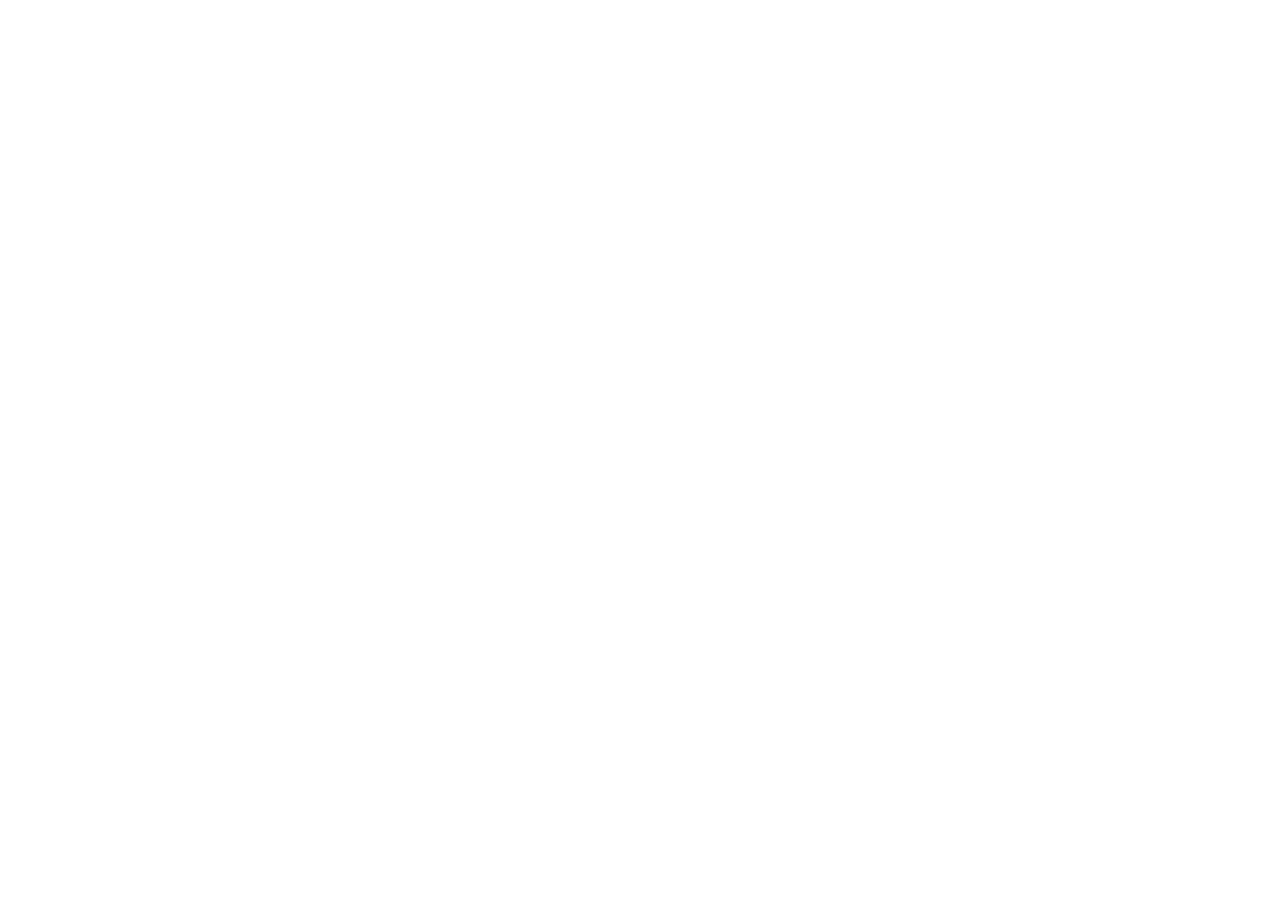
==== index.html @ 05554cb9 "init project" ====
<!DOCTYPE html>
<html lang="en">

<head>
    <meta charset="UTF-8">
    <meta name="viewport" content="width=device-width, initial-scale=1.0">
    <title>Document</title>
</head>

<body>

</body>

</html>
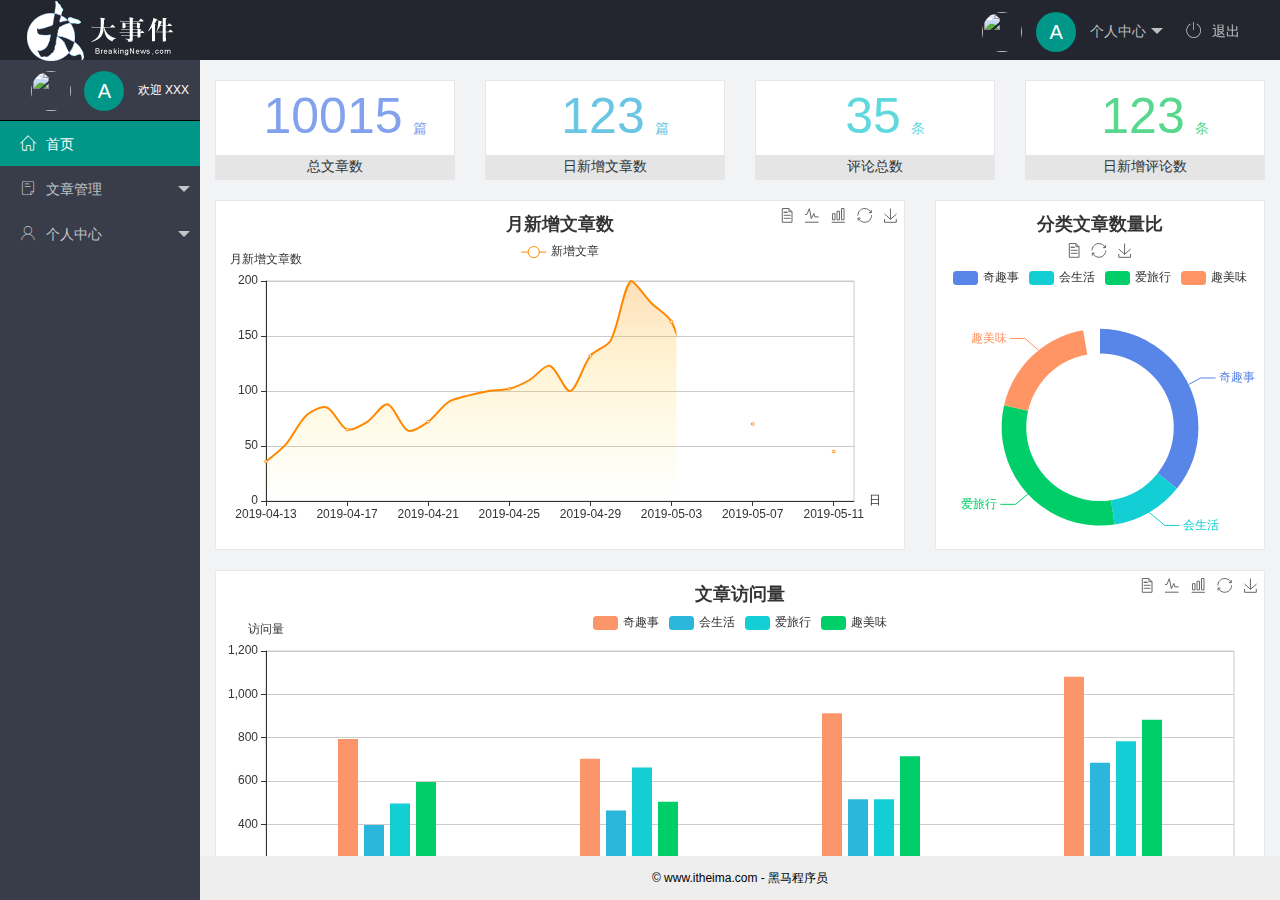
==== commit efdf1b53: "submit index" ====
--- a/index.html
+++ b/index.html
@@ -1,14 +1,93 @@
 <!DOCTYPE html>
-<html lang="en">
+<html>
 
 <head>
-    <meta charset="UTF-8">
-    <meta name="viewport" content="width=device-width, initial-scale=1.0">
-    <title>Document</title>
+    <meta charset="utf-8">
+    <meta name="viewport" content="width=device-width, initial-scale=1, maximum-scale=1">
+    <title>大事件后台首页</title>
+    <!-- 引入 layui的css文件 -->
+    <link rel="stylesheet" href="/assets/lib/layui/css/layui.css">
+    <!-- 引入 字体图标库 -->
+    <link rel="stylesheet" href="/assets/fonts/iconfont.css">
+    <!-- 引入当前页面的css文件 -->
+    <link rel="stylesheet" href="/assets/css/index.css">
 </head>
 
-<body>
+<body class="layui-layout-body">
+    <div class="layui-layout layui-layout-admin">
+        <div class="layui-header">
+            <div class="layui-logo">
+                <img src="/assets/images/logo.png" alt="">
+            </div>
+            <!-- 头部区域（可配合layui已有的水平导航） -->
+            <ul class="layui-nav layui-layout-right">
+                <li class="layui-nav-item">
+                    <a href="javascript:;" class="userinfo">
+                        <img src="http://t.cn/RCzsdCq" class="layui-nav-img">
+                        <span class="text-avatar">A</span>
+                        个人中心
+                    </a>
+                    <dl class="layui-nav-child">
+                        <dd><a href="">基本资料</a></dd>
+                        <dd><a href="">更换头像</a></dd>
+                        <dd><a href="">重置密码</a></dd>
+                    </dl>
+                </li>
+                <li class="layui-nav-item"><a href=""><span class="iconfont icon-tuichu"></span>退出</a></li>
+            </ul>
+        </div>
 
+        <div class="layui-side layui-bg-black">
+            <div class="layui-side-scroll">
+                <div class="userinfo">
+                    <img src="http://t.cn/RCzsdCq" class="layui-nav-img">
+                    <span class="text-avatar">A</span>
+                    <span id="wellcome">欢迎  XXX</span>
+                </div>
+                <!-- 左侧导航区域（可配合layui已有的垂直导航） -->
+                <ul class="layui-nav layui-nav-tree" lay-shrink="all">
+                    <li class="layui-nav-item layui-this"><a href="/home/dashboard.html" target="fm"><span
+                                class="iconfont icon-home"></span>首页</a></li>
+                    <li class="layui-nav-item">
+                        <a class="" href="javascript:;"><span class="iconfont icon-16"></span>文章管理</a>
+                        <dl class="layui-nav-child">
+                            <dd><a href="javascript:;"><i class="layui-icon layui-icon-app"></i> 文章类别</a></dd>
+                            <dd><a href="javascript:;"><i class="layui-icon layui-icon-app"></i> 文章列表</a></dd>
+                            <dd><a href="javascript:;"><i class="layui-icon layui-icon-app"></i> 文章发表</a></dd>
+                        </dl>
+                    </li>
+                    <li class="layui-nav-item">
+                        <a href="javascript:;"><span class="iconfont icon-user"></span>个人中心</a>
+                        <dl class="layui-nav-child">
+                            <dd><a href="javascript:;"><i class="layui-icon layui-icon-app"></i> 基本资料</a></dd>
+                            <dd><a href="javascript:;"><i class="layui-icon layui-icon-app"></i> 更换头像</a></dd>
+                            <dd><a href="javascript:;"><i class="layui-icon layui-icon-app"></i> 重置密码</a></dd>
+                        </dl>
+                    </li>
+                </ul>
+            </div>
+        </div>
+
+        <div class="layui-body">
+            <!-- 内容主体区域 -->
+
+            <iframe name="fm" src="/home/dashboard.html" frameborder="0"></iframe>
+        </div>
+
+        <div class="layui-footer">
+            <!-- 底部固定区域 -->
+            © www.itheima.com - 黑马程序员
+        </div>
+    </div>
+
+    <!-- 引入 layui.all.js -->
+    <script src="/assets/lib/layui/layui.all.js"></script>
+    <!-- 引入 jQ 文件 -->
+    <script src="/assets/lib/jquery.js"></script>
+    <!-- 引入baseAPI.js -->
+    <script src="/assets/js/baseAPI.js"></script>
+    <!-- 引入 当前页面的js文件 -->
+    <script src="/assets/js/index.js"></script>
 </body>
 
 </html>--- a/assets/lib/layui/css/layui.css
+++ b/assets/lib/layui/css/layui.css
@@ -0,0 +1,2 @@
+/** layui-v2.5.5 MIT License By https://www.layui.com */
+ .layui-inline,img{display:inline-block;vertical-align:middle}h1,h2,h3,h4,h5,h6{font-weight:400}.layui-edge,.layui-header,.layui-inline,.layui-main{position:relative}.layui-body,.layui-edge,.layui-elip{overflow:hidden}.layui-btn,.layui-edge,.layui-inline,img{vertical-align:middle}.layui-btn,.layui-disabled,.layui-icon,.layui-unselect{-moz-user-select:none;-webkit-user-select:none;-ms-user-select:none}.layui-elip,.layui-form-checkbox span,.layui-form-pane .layui-form-label{text-overflow:ellipsis;white-space:nowrap}.layui-breadcrumb,.layui-tree-btnGroup{visibility:hidden}blockquote,body,button,dd,div,dl,dt,form,h1,h2,h3,h4,h5,h6,input,li,ol,p,pre,td,textarea,th,ul{margin:0;padding:0;-webkit-tap-highlight-color:rgba(0,0,0,0)}a:active,a:hover{outline:0}img{border:none}li{list-style:none}table{border-collapse:collapse;border-spacing:0}h4,h5,h6{font-size:100%}button,input,optgroup,option,select,textarea{font-family:inherit;font-size:inherit;font-style:inherit;font-weight:inherit;outline:0}pre{white-space:pre-wrap;white-space:-moz-pre-wrap;white-space:-pre-wrap;white-space:-o-pre-wrap;word-wrap:break-word}body{line-height:24px;font:14px Helvetica Neue,Helvetica,PingFang SC,Tahoma,Arial,sans-serif}hr{height:1px;margin:10px 0;border:0;clear:both}a{color:#333;text-decoration:none}a:hover{color:#777}a cite{font-style:normal;*cursor:pointer}.layui-border-box,.layui-border-box *{box-sizing:border-box}.layui-box,.layui-box *{box-sizing:content-box}.layui-clear{clear:both;*zoom:1}.layui-clear:after{content:'\20';clear:both;*zoom:1;display:block;height:0}.layui-inline{*display:inline;*zoom:1}.layui-edge{display:inline-block;width:0;height:0;border-width:6px;border-style:dashed;border-color:transparent}.layui-edge-top{top:-4px;border-bottom-color:#999;border-bottom-style:solid}.layui-edge-right{border-left-color:#999;border-left-style:solid}.layui-edge-bottom{top:2px;border-top-color:#999;border-top-style:solid}.layui-edge-left{border-right-color:#999;border-right-style:solid}.layui-disabled,.layui-disabled:hover{color:#d2d2d2!important;cursor:not-allowed!important}.layui-circle{border-radius:100%}.layui-show{display:block!important}.layui-hide{display:none!important}@font-face{font-family:layui-icon;src:url(../font/iconfont.eot?v=250);src:url(../font/iconfont.eot?v=250#iefix) format('embedded-opentype'),url(../font/iconfont.woff2?v=250) format('woff2'),url(../font/iconfont.woff?v=250) format('woff'),url(../font/iconfont.ttf?v=250) format('truetype'),url(../font/iconfont.svg?v=250#layui-icon) format('svg')}.layui-icon{font-family:layui-icon!important;font-size:16px;font-style:normal;-webkit-font-smoothing:antialiased;-moz-osx-font-smoothing:grayscale}.layui-icon-reply-fill:before{content:"\e611"}.layui-icon-set-fill:before{content:"\e614"}.layui-icon-menu-fill:before{content:"\e60f"}.layui-icon-search:before{content:"\e615"}.layui-icon-share:before{content:"\e641"}.layui-icon-set-sm:before{content:"\e620"}.layui-icon-engine:before{content:"\e628"}.layui-icon-close:before{content:"\1006"}.layui-icon-close-fill:before{content:"\1007"}.layui-icon-chart-screen:before{content:"\e629"}.layui-icon-star:before{content:"\e600"}.layui-icon-circle-dot:before{content:"\e617"}.layui-icon-chat:before{content:"\e606"}.layui-icon-release:before{content:"\e609"}.layui-icon-list:before{content:"\e60a"}.layui-icon-chart:before{content:"\e62c"}.layui-icon-ok-circle:before{content:"\1005"}.layui-icon-layim-theme:before{content:"\e61b"}.layui-icon-table:before{content:"\e62d"}.layui-icon-right:before{content:"\e602"}.layui-icon-left:before{content:"\e603"}.layui-icon-cart-simple:before{content:"\e698"}.layui-icon-face-cry:before{content:"\e69c"}.layui-icon-face-smile:before{content:"\e6af"}.layui-icon-survey:before{content:"\e6b2"}.layui-icon-tree:before{content:"\e62e"}.layui-icon-upload-circle:before{content:"\e62f"}.layui-icon-add-circle:before{content:"\e61f"}.layui-icon-download-circle:before{content:"\e601"}.layui-icon-templeate-1:before{content:"\e630"}.layui-icon-util:before{content:"\e631"}.layui-icon-face-surprised:before{content:"\e664"}.layui-icon-edit:before{content:"\e642"}.layui-icon-speaker:before{content:"\e645"}.layui-icon-down:before{content:"\e61a"}.layui-icon-file:before{content:"\e621"}.layui-icon-layouts:before{content:"\e632"}.layui-icon-rate-half:before{content:"\e6c9"}.layui-icon-add-circle-fine:before{content:"\e608"}.layui-icon-prev-circle:before{content:"\e633"}.layui-icon-read:before{content:"\e705"}.layui-icon-404:before{content:"\e61c"}.layui-icon-carousel:before{content:"\e634"}.layui-icon-help:before{content:"\e607"}.layui-icon-code-circle:before{content:"\e635"}.layui-icon-water:before{content:"\e636"}.layui-icon-username:before{content:"\e66f"}.layui-icon-find-fill:before{content:"\e670"}.layui-icon-about:before{content:"\e60b"}.layui-icon-location:before{content:"\e715"}.layui-icon-up:before{content:"\e619"}.layui-icon-pause:before{content:"\e651"}.layui-icon-date:before{content:"\e637"}.layui-icon-layim-uploadfile:before{content:"\e61d"}.layui-icon-delete:before{content:"\e640"}.layui-icon-play:before{content:"\e652"}.layui-icon-top:before{content:"\e604"}.layui-icon-friends:before{content:"\e612"}.layui-icon-refresh-3:before{content:"\e9aa"}.layui-icon-ok:before{content:"\e605"}.layui-icon-layer:before{content:"\e638"}.layui-icon-face-smile-fine:before{content:"\e60c"}.layui-icon-dollar:before{content:"\e659"}.layui-icon-group:before{content:"\e613"}.layui-icon-layim-download:before{content:"\e61e"}.layui-icon-picture-fine:before{content:"\e60d"}.layui-icon-link:before{content:"\e64c"}.layui-icon-diamond:before{content:"\e735"}.layui-icon-log:before{content:"\e60e"}.layui-icon-rate-solid:before{content:"\e67a"}.layui-icon-fonts-del:before{content:"\e64f"}.layui-icon-unlink:before{content:"\e64d"}.layui-icon-fonts-clear:before{content:"\e639"}.layui-icon-triangle-r:before{content:"\e623"}.layui-icon-circle:before{content:"\e63f"}.layui-icon-radio:before{content:"\e643"}.layui-icon-align-center:before{content:"\e647"}.layui-icon-align-right:before{content:"\e648"}.layui-icon-align-left:before{content:"\e649"}.layui-icon-loading-1:before{content:"\e63e"}.layui-icon-return:before{content:"\e65c"}.layui-icon-fonts-strong:before{content:"\e62b"}.layui-icon-upload:before{content:"\e67c"}.layui-icon-dialogue:before{content:"\e63a"}.layui-icon-video:before{content:"\e6ed"}.layui-icon-headset:before{content:"\e6fc"}.layui-icon-cellphone-fine:before{content:"\e63b"}.layui-icon-add-1:before{content:"\e654"}.layui-icon-face-smile-b:before{content:"\e650"}.layui-icon-fonts-html:before{content:"\e64b"}.layui-icon-form:before{content:"\e63c"}.layui-icon-cart:before{content:"\e657"}.layui-icon-camera-fill:before{content:"\e65d"}.layui-icon-tabs:before{content:"\e62a"}.layui-icon-fonts-code:before{content:"\e64e"}.layui-icon-fire:before{content:"\e756"}.layui-icon-set:before{content:"\e716"}.layui-icon-fonts-u:before{content:"\e646"}.layui-icon-triangle-d:before{content:"\e625"}.layui-icon-tips:before{content:"\e702"}.layui-icon-picture:before{content:"\e64a"}.layui-icon-more-vertical:before{content:"\e671"}.layui-icon-flag:before{content:"\e66c"}.layui-icon-loading:before{content:"\e63d"}.layui-icon-fonts-i:before{content:"\e644"}.layui-icon-refresh-1:before{content:"\e666"}.layui-icon-rmb:before{content:"\e65e"}.layui-icon-home:before{content:"\e68e"}.layui-icon-user:before{content:"\e770"}.layui-icon-notice:before{content:"\e667"}.layui-icon-login-weibo:before{content:"\e675"}.layui-icon-voice:before{content:"\e688"}.layui-icon-upload-drag:before{content:"\e681"}.layui-icon-login-qq:before{content:"\e676"}.layui-icon-snowflake:before{content:"\e6b1"}.layui-icon-file-b:before{content:"\e655"}.layui-icon-template:before{content:"\e663"}.layui-icon-auz:before{content:"\e672"}.layui-icon-console:before{content:"\e665"}.layui-icon-app:before{content:"\e653"}.layui-icon-prev:before{content:"\e65a"}.layui-icon-website:before{content:"\e7ae"}.layui-icon-next:before{content:"\e65b"}.layui-icon-component:before{content:"\e857"}.layui-icon-more:before{content:"\e65f"}.layui-icon-login-wechat:before{content:"\e677"}.layui-icon-shrink-right:before{content:"\e668"}.layui-icon-spread-left:before{content:"\e66b"}.layui-icon-camera:before{content:"\e660"}.layui-icon-note:before{content:"\e66e"}.layui-icon-refresh:before{content:"\e669"}.layui-icon-female:before{content:"\e661"}.layui-icon-male:before{content:"\e662"}.layui-icon-password:before{content:"\e673"}.layui-icon-senior:before{content:"\e674"}.layui-icon-theme:before{content:"\e66a"}.layui-icon-tread:before{content:"\e6c5"}.layui-icon-praise:before{content:"\e6c6"}.layui-icon-star-fill:before{content:"\e658"}.layui-icon-rate:before{content:"\e67b"}.layui-icon-template-1:before{content:"\e656"}.layui-icon-vercode:before{content:"\e679"}.layui-icon-cellphone:before{content:"\e678"}.layui-icon-screen-full:before{content:"\e622"}.layui-icon-screen-restore:before{content:"\e758"}.layui-icon-cols:before{content:"\e610"}.layui-icon-export:before{content:"\e67d"}.layui-icon-print:before{content:"\e66d"}.layui-icon-slider:before{content:"\e714"}.layui-icon-addition:before{content:"\e624"}.layui-icon-subtraction:before{content:"\e67e"}.layui-icon-service:before{content:"\e626"}.layui-icon-transfer:before{content:"\e691"}.layui-main{width:1140px;margin:0 auto}.layui-header{z-index:1000;height:60px}.layui-header a:hover{transition:all .5s;-webkit-transition:all .5s}.layui-side{position:fixed;left:0;top:0;bottom:0;z-index:999;width:200px;overflow-x:hidden}.layui-side-scroll{position:relative;width:220px;height:100%;overflow-x:hidden}.layui-body{position:absolute;left:200px;right:0;top:0;bottom:0;z-index:998;width:auto;overflow-y:auto;box-sizing:border-box}.layui-layout-body{overflow:hidden}.layui-layout-admin .layui-header{background-color:#23262E}.layui-layout-admin .layui-side{top:60px;width:200px;overflow-x:hidden}.layui-layout-admin .layui-body{position:fixed;top:60px;bottom:44px}.layui-layout-admin .layui-main{width:auto;margin:0 15px}.layui-layout-admin .layui-footer{position:fixed;left:200px;right:0;bottom:0;height:44px;line-height:44px;padding:0 15px;background-color:#eee}.layui-layout-admin .layui-logo{position:absolute;left:0;top:0;width:200px;height:100%;line-height:60px;text-align:center;color:#009688;font-size:16px}.layui-layout-admin .layui-header .layui-nav{background:0 0}.layui-layout-left{position:absolute!important;left:200px;top:0}.layui-layout-right{position:absolute!important;right:0;top:0}.layui-container{position:relative;margin:0 auto;padding:0 15px;box-sizing:border-box}.layui-fluid{position:relative;margin:0 auto;padding:0 15px}.layui-row:after,.layui-row:before{content:'';display:block;clear:both}.layui-col-lg1,.layui-col-lg10,.layui-col-lg11,.layui-col-lg12,.layui-col-lg2,.layui-col-lg3,.layui-col-lg4,.layui-col-lg5,.layui-col-lg6,.layui-col-lg7,.layui-col-lg8,.layui-col-lg9,.layui-col-md1,.layui-col-md10,.layui-col-md11,.layui-col-md12,.layui-col-md2,.layui-col-md3,.layui-col-md4,.layui-col-md5,.layui-col-md6,.layui-col-md7,.layui-col-md8,.layui-col-md9,.layui-col-sm1,.layui-col-sm10,.layui-col-sm11,.layui-col-sm12,.layui-col-sm2,.layui-col-sm3,.layui-col-sm4,.layui-col-sm5,.layui-col-sm6,.layui-col-sm7,.layui-col-sm8,.layui-col-sm9,.layui-col-xs1,.layui-col-xs10,.layui-col-xs11,.layui-col-xs12,.layui-col-xs2,.layui-col-xs3,.layui-col-xs4,.layui-col-xs5,.layui-col-xs6,.layui-col-xs7,.layui-col-xs8,.layui-col-xs9{position:relative;display:block;box-sizing:border-box}.layui-col-xs1,.layui-col-xs10,.layui-col-xs11,.layui-col-xs12,.layui-col-xs2,.layui-col-xs3,.layui-col-xs4,.layui-col-xs5,.layui-col-xs6,.layui-col-xs7,.layui-col-xs8,.layui-col-xs9{float:left}.layui-col-xs1{width:8.33333333%}.layui-col-xs2{width:16.66666667%}.layui-col-xs3{width:25%}.layui-col-xs4{width:33.33333333%}.layui-col-xs5{width:41.66666667%}.layui-col-xs6{width:50%}.layui-col-xs7{width:58.33333333%}.layui-col-xs8{width:66.66666667%}.layui-col-xs9{width:75%}.layui-col-xs10{width:83.33333333%}.layui-col-xs11{width:91.66666667%}.layui-col-xs12{width:100%}.layui-col-xs-offset1{margin-left:8.33333333%}.layui-col-xs-offset2{margin-left:16.66666667%}.layui-col-xs-offset3{margin-left:25%}.layui-col-xs-offset4{margin-left:33.33333333%}.layui-col-xs-offset5{margin-left:41.66666667%}.layui-col-xs-offset6{margin-left:50%}.layui-col-xs-offset7{margin-left:58.33333333%}.layui-col-xs-offset8{margin-left:66.66666667%}.layui-col-xs-offset9{margin-left:75%}.layui-col-xs-offset10{margin-left:83.33333333%}.layui-col-xs-offset11{margin-left:91.66666667%}.layui-col-xs-offset12{margin-left:100%}@media screen and (max-width:768px){.layui-hide-xs{display:none!important}.layui-show-xs-block{display:block!important}.layui-show-xs-inline{display:inline!important}.layui-show-xs-inline-block{display:inline-block!important}}@media screen and (min-width:768px){.layui-container{width:750px}.layui-hide-sm{display:none!important}.layui-show-sm-block{display:block!important}.layui-show-sm-inline{display:inline!important}.layui-show-sm-inline-block{display:inline-block!important}.layui-col-sm1,.layui-col-sm10,.layui-col-sm11,.layui-col-sm12,.layui-col-sm2,.layui-col-sm3,.layui-col-sm4,.layui-col-sm5,.layui-col-sm6,.layui-col-sm7,.layui-col-sm8,.layui-col-sm9{float:left}.layui-col-sm1{width:8.33333333%}.layui-col-sm2{width:16.66666667%}.layui-col-sm3{width:25%}.layui-col-sm4{width:33.33333333%}.layui-col-sm5{width:41.66666667%}.layui-col-sm6{width:50%}.layui-col-sm7{width:58.33333333%}.layui-col-sm8{width:66.66666667%}.layui-col-sm9{width:75%}.layui-col-sm10{width:83.33333333%}.layui-col-sm11{width:91.66666667%}.layui-col-sm12{width:100%}.layui-col-sm-offset1{margin-left:8.33333333%}.layui-col-sm-offset2{margin-left:16.66666667%}.layui-col-sm-offset3{margin-left:25%}.layui-col-sm-offset4{margin-left:33.33333333%}.layui-col-sm-offset5{margin-left:41.66666667%}.layui-col-sm-offset6{margin-left:50%}.layui-col-sm-offset7{margin-left:58.33333333%}.layui-col-sm-offset8{margin-left:66.66666667%}.layui-col-sm-offset9{margin-left:75%}.layui-col-sm-offset10{margin-left:83.33333333%}.layui-col-sm-offset11{margin-left:91.66666667%}.layui-col-sm-offset12{margin-left:100%}}@media screen and (min-width:992px){.layui-container{width:970px}.layui-hide-md{display:none!important}.layui-show-md-block{display:block!important}.layui-show-md-inline{display:inline!important}.layui-show-md-inline-block{display:inline-block!important}.layui-col-md1,.layui-col-md10,.layui-col-md11,.layui-col-md12,.layui-col-md2,.layui-col-md3,.layui-col-md4,.layui-col-md5,.layui-col-md6,.layui-col-md7,.layui-col-md8,.layui-col-md9{float:left}.layui-col-md1{width:8.33333333%}.layui-col-md2{width:16.66666667%}.layui-col-md3{width:25%}.layui-col-md4{width:33.33333333%}.layui-col-md5{width:41.66666667%}.layui-col-md6{width:50%}.layui-col-md7{width:58.33333333%}.layui-col-md8{width:66.66666667%}.layui-col-md9{width:75%}.layui-col-md10{width:83.33333333%}.layui-col-md11{width:91.66666667%}.layui-col-md12{width:100%}.layui-col-md-offset1{margin-left:8.33333333%}.layui-col-md-offset2{margin-left:16.66666667%}.layui-col-md-offset3{margin-left:25%}.layui-col-md-offset4{margin-left:33.33333333%}.layui-col-md-offset5{margin-left:41.66666667%}.layui-col-md-offset6{margin-left:50%}.layui-col-md-offset7{margin-left:58.33333333%}.layui-col-md-offset8{margin-left:66.66666667%}.layui-col-md-offset9{margin-left:75%}.layui-col-md-offset10{margin-left:83.33333333%}.layui-col-md-offset11{margin-left:91.66666667%}.layui-col-md-offset12{margin-left:100%}}@media screen and (min-width:1200px){.layui-container{width:1170px}.layui-hide-lg{display:none!important}.layui-show-lg-block{display:block!important}.layui-show-lg-inline{display:inline!important}.layui-show-lg-inline-block{display:inline-block!important}.layui-col-lg1,.layui-col-lg10,.layui-col-lg11,.layui-col-lg12,.layui-col-lg2,.layui-col-lg3,.layui-col-lg4,.layui-col-lg5,.layui-col-lg6,.layui-col-lg7,.layui-col-lg8,.layui-col-lg9{float:left}.layui-col-lg1{width:8.33333333%}.layui-col-lg2{width:16.66666667%}.layui-col-lg3{width:25%}.layui-col-lg4{width:33.33333333%}.layui-col-lg5{width:41.66666667%}.layui-col-lg6{width:50%}.layui-col-lg7{width:58.33333333%}.layui-col-lg8{width:66.66666667%}.layui-col-lg9{width:75%}.layui-col-lg10{width:83.33333333%}.layui-col-lg11{width:91.66666667%}.layui-col-lg12{width:100%}.layui-col-lg-offset1{margin-left:8.33333333%}.layui-col-lg-offset2{margin-left:16.66666667%}.layui-col-lg-offset3{margin-left:25%}.layui-col-lg-offset4{margin-left:33.33333333%}.layui-col-lg-offset5{margin-left:41.66666667%}.layui-col-lg-offset6{margin-left:50%}.layui-col-lg-offset7{margin-left:58.33333333%}.layui-col-lg-offset8{margin-left:66.66666667%}.layui-col-lg-offset9{margin-left:75%}.layui-col-lg-offset10{margin-left:83.33333333%}.layui-col-lg-offset11{margin-left:91.66666667%}.layui-col-lg-offset12{margin-left:100%}}.layui-col-space1{margin:-.5px}.layui-col-space1>*{padding:.5px}.layui-col-space3{margin:-1.5px}.layui-col-space3>*{padding:1.5px}.layui-col-space5{margin:-2.5px}.layui-col-space5>*{padding:2.5px}.layui-col-space8{margin:-3.5px}.layui-col-space8>*{padding:3.5px}.layui-col-space10{margin:-5px}.layui-col-space10>*{padding:5px}.layui-col-space12{margin:-6px}.layui-col-space12>*{padding:6px}.layui-col-space15{margin:-7.5px}.layui-col-space15>*{padding:7.5px}.layui-col-space18{margin:-9px}.layui-col-space18>*{padding:9px}.layui-col-space20{margin:-10px}.layui-col-space20>*{padding:10px}.layui-col-space22{margin:-11px}.layui-col-space22>*{padding:11px}.layui-col-space25{margin:-12.5px}.layui-col-space25>*{padding:12.5px}.layui-col-space30{margin:-15px}.layui-col-space30>*{padding:15px}.layui-btn,.layui-input,.layui-select,.layui-textarea,.layui-upload-button{outline:0;-webkit-appearance:none;transition:all .3s;-webkit-transition:all .3s;box-sizing:border-box}.layui-elem-quote{margin-bottom:10px;padding:15px;line-height:22px;border-left:5px solid #009688;border-radius:0 2px 2px 0;background-color:#f2f2f2}.layui-quote-nm{border-style:solid;border-width:1px 1px 1px 5px;background:0 0}.layui-elem-field{margin-bottom:10px;padding:0;border-width:1px;border-style:solid}.layui-elem-field legend{margin-left:20px;padding:0 10px;font-size:20px;font-weight:300}.layui-field-title{margin:10px 0 20px;border-width:1px 0 0}.layui-field-box{padding:10px 15px}.layui-field-title .layui-field-box{padding:10px 0}.layui-progress{position:relative;height:6px;border-radius:20px;background-color:#e2e2e2}.layui-progress-bar{position:absolute;left:0;top:0;width:0;max-width:100%;height:6px;border-radius:20px;text-align:right;background-color:#5FB878;transition:all .3s;-webkit-transition:all .3s}.layui-progress-big,.layui-progress-big .layui-progress-bar{height:18px;line-height:18px}.layui-progress-text{position:relative;top:-20px;line-height:18px;font-size:12px;color:#666}.layui-progress-big .layui-progress-text{position:static;padding:0 10px;color:#fff}.layui-collapse{border-width:1px;border-style:solid;border-radius:2px}.layui-colla-content,.layui-colla-item{border-top-width:1px;border-top-style:solid}.layui-colla-item:first-child{border-top:none}.layui-colla-title{position:relative;height:42px;line-height:42px;padding:0 15px 0 35px;color:#333;background-color:#f2f2f2;cursor:pointer;font-size:14px;overflow:hidden}.layui-colla-content{display:none;padding:10px 15px;line-height:22px;color:#666}.layui-colla-icon{position:absolute;left:15px;top:0;font-size:14px}.layui-card{margin-bottom:15px;border-radius:2px;background-color:#fff;box-shadow:0 1px 2px 0 rgba(0,0,0,.05)}.layui-card:last-child{margin-bottom:0}.layui-card-header{position:relative;height:42px;line-height:42px;padding:0 15px;border-bottom:1px solid #f6f6f6;color:#333;border-radius:2px 2px 0 0;font-size:14px}.layui-bg-black,.layui-bg-blue,.layui-bg-cyan,.layui-bg-green,.layui-bg-orange,.layui-bg-red{color:#fff!important}.layui-card-body{position:relative;padding:10px 15px;line-height:24px}.layui-card-body[pad15]{padding:15px}.layui-card-body[pad20]{padding:20px}.layui-card-body .layui-table{margin:5px 0}.layui-card .layui-tab{margin:0}.layui-panel-window{position:relative;padding:15px;border-radius:0;border-top:5px solid #E6E6E6;background-color:#fff}.layui-auxiliar-moving{position:fixed;left:0;right:0;top:0;bottom:0;width:100%;height:100%;background:0 0;z-index:9999999999}.layui-form-label,.layui-form-mid,.layui-form-select,.layui-input-block,.layui-input-inline,.layui-textarea{position:relative}.layui-bg-red{background-color:#FF5722!important}.layui-bg-orange{background-color:#FFB800!important}.layui-bg-green{background-color:#009688!important}.layui-bg-cyan{background-color:#2F4056!important}.layui-bg-blue{background-color:#1E9FFF!important}.layui-bg-black{background-color:#393D49!important}.layui-bg-gray{background-color:#eee!important;color:#666!important}.layui-badge-rim,.layui-colla-content,.layui-colla-item,.layui-collapse,.layui-elem-field,.layui-form-pane .layui-form-item[pane],.layui-form-pane .layui-form-label,.layui-input,.layui-layedit,.layui-layedit-tool,.layui-quote-nm,.layui-select,.layui-tab-bar,.layui-tab-card,.layui-tab-title,.layui-tab-title .layui-this:after,.layui-textarea{border-color:#e6e6e6}.layui-timeline-item:before,hr{background-color:#e6e6e6}.layui-text{line-height:22px;font-size:14px;color:#666}.layui-text h1,.layui-text h2,.layui-text h3{font-weight:500;color:#333}.layui-text h1{font-size:30px}.layui-text h2{font-size:24px}.layui-text h3{font-size:18px}.layui-text a:not(.layui-btn){color:#01AAED}.layui-text a:not(.layui-btn):hover{text-decoration:underline}.layui-text ul{padding:5px 0 5px 15px}.layui-text ul li{margin-top:5px;list-style-type:disc}.layui-text em,.layui-word-aux{color:#999!important;padding:0 5px!important}.layui-btn{display:inline-block;height:38px;line-height:38px;padding:0 18px;background-color:#009688;color:#fff;white-space:nowrap;text-align:center;font-size:14px;border:none;border-radius:2px;cursor:pointer}.layui-btn:hover{opacity:.8;filter:alpha(opacity=80);color:#fff}.layui-btn:active{opacity:1;filter:alpha(opacity=100)}.layui-btn+.layui-btn{margin-left:10px}.layui-btn-container{font-size:0}.layui-btn-container .layui-btn{margin-right:10px;margin-bottom:10px}.layui-btn-container .layui-btn+.layui-btn{margin-left:0}.layui-table .layui-btn-container .layui-btn{margin-bottom:9px}.layui-btn-radius{border-radius:100px}.layui-btn .layui-icon{margin-right:3px;font-size:18px;vertical-align:bottom;vertical-align:middle\9}.layui-btn-primary{border:1px solid #C9C9C9;background-color:#fff;color:#555}.layui-btn-primary:hover{border-color:#009688;color:#333}.layui-btn-normal{background-color:#1E9FFF}.layui-btn-warm{background-color:#FFB800}.layui-btn-danger{background-color:#FF5722}.layui-btn-checked{background-color:#5FB878}.layui-btn-disabled,.layui-btn-disabled:active,.layui-btn-disabled:hover{border:1px solid #e6e6e6;background-color:#FBFBFB;color:#C9C9C9;cursor:not-allowed;opacity:1}.layui-btn-lg{height:44px;line-height:44px;padding:0 25px;font-size:16px}.layui-btn-sm{height:30px;line-height:30px;padding:0 10px;font-size:12px}.layui-btn-sm i{font-size:16px!important}.layui-btn-xs{height:22px;line-height:22px;padding:0 5px;font-size:12px}.layui-btn-xs i{font-size:14px!important}.layui-btn-group{display:inline-block;vertical-align:middle;font-size:0}.layui-btn-group .layui-btn{margin-left:0!important;margin-right:0!important;border-left:1px solid rgba(255,255,255,.5);border-radius:0}.layui-btn-group .layui-btn-primary{border-left:none}.layui-btn-group .layui-btn-primary:hover{border-color:#C9C9C9;color:#009688}.layui-btn-group .layui-btn:first-child{border-left:none;border-radius:2px 0 0 2px}.layui-btn-group .layui-btn-primary:first-child{border-left:1px solid #c9c9c9}.layui-btn-group .layui-btn:last-child{border-radius:0 2px 2px 0}.layui-btn-group .layui-btn+.layui-btn{margin-left:0}.layui-btn-group+.layui-btn-group{margin-left:10px}.layui-btn-fluid{width:100%}.layui-input,.layui-select,.layui-textarea{height:38px;line-height:1.3;line-height:38px\9;border-width:1px;border-style:solid;background-color:#fff;border-radius:2px}.layui-input::-webkit-input-placeholder,.layui-select::-webkit-input-placeholder,.layui-textarea::-webkit-input-placeholder{line-height:1.3}.layui-input,.layui-textarea{display:block;width:100%;padding-left:10px}.layui-input:hover,.layui-textarea:hover{border-color:#D2D2D2!important}.layui-input:focus,.layui-textarea:focus{border-color:#C9C9C9!important}.layui-textarea{min-height:100px;height:auto;line-height:20px;padding:6px 10px;resize:vertical}.layui-select{padding:0 10px}.layui-form input[type=checkbox],.layui-form input[type=radio],.layui-form select{display:none}.layui-form [lay-ignore]{display:initial}.layui-form-item{margin-bottom:15px;clear:both;*zoom:1}.layui-form-item:after{content:'\20';clear:both;*zoom:1;display:block;height:0}.layui-form-label{float:left;display:block;padding:9px 15px;width:80px;font-weight:400;line-height:20px;text-align:right}.layui-form-label-col{display:block;float:none;padding:9px 0;line-height:20px;text-align:left}.layui-form-item .layui-inline{margin-bottom:5px;margin-right:10px}.layui-input-block{margin-left:110px;min-height:36px}.layui-input-inline{display:inline-block;vertical-align:middle}.layui-form-item .layui-input-inline{float:left;width:190px;margin-right:10px}.layui-form-text .layui-input-inline{width:auto}.layui-form-mid{float:left;display:block;padding:9px 0!important;line-height:20px;margin-right:10px}.layui-form-danger+.layui-form-select .layui-input,.layui-form-danger:focus{border-color:#FF5722!important}.layui-form-select .layui-input{padding-right:30px;cursor:pointer}.layui-form-select .layui-edge{position:absolute;right:10px;top:50%;margin-top:-3px;cursor:pointer;border-width:6px;border-top-color:#c2c2c2;border-top-style:solid;transition:all .3s;-webkit-transition:all .3s}.layui-form-select dl{display:none;position:absolute;left:0;top:42px;padding:5px 0;z-index:899;min-width:100%;border:1px solid #d2d2d2;max-height:300px;overflow-y:auto;background-color:#fff;border-radius:2px;box-shadow:0 2px 4px rgba(0,0,0,.12);box-sizing:border-box}.layui-form-select dl dd,.layui-form-select dl dt{padding:0 10px;line-height:36px;white-space:nowrap;overflow:hidden;text-overflow:ellipsis}.layui-form-select dl dt{font-size:12px;color:#999}.layui-form-select dl dd{cursor:pointer}.layui-form-select dl dd:hover{background-color:#f2f2f2;-webkit-transition:.5s all;transition:.5s all}.layui-form-select .layui-select-group dd{padding-left:20px}.layui-form-select dl dd.layui-select-tips{padding-left:10px!important;color:#999}.layui-form-select dl dd.layui-this{background-color:#5FB878;color:#fff}.layui-form-checkbox,.layui-form-select dl dd.layui-disabled{background-color:#fff}.layui-form-selected dl{display:block}.layui-form-checkbox,.layui-form-checkbox *,.layui-form-switch{display:inline-block;vertical-align:middle}.layui-form-selected .layui-edge{margin-top:-9px;-webkit-transform:rotate(180deg);transform:rotate(180deg);margin-top:-3px\9}:root .layui-form-selected .layui-edge{margin-top:-9px\0/IE9}.layui-form-selectup dl{top:auto;bottom:42px}.layui-select-none{margin:5px 0;text-align:center;color:#999}.layui-select-disabled .layui-disabled{border-color:#eee!important}.layui-select-disabled .layui-edge{border-top-color:#d2d2d2}.layui-form-checkbox{position:relative;height:30px;line-height:30px;margin-right:10px;padding-right:30px;cursor:pointer;font-size:0;-webkit-transition:.1s linear;transition:.1s linear;box-sizing:border-box}.layui-form-checkbox span{padding:0 10px;height:100%;font-size:14px;border-radius:2px 0 0 2px;background-color:#d2d2d2;color:#fff;overflow:hidden}.layui-form-checkbox:hover span{background-color:#c2c2c2}.layui-form-checkbox i{position:absolute;right:0;top:0;width:30px;height:28px;border:1px solid #d2d2d2;border-left:none;border-radius:0 2px 2px 0;color:#fff;font-size:20px;text-align:center}.layui-form-checkbox:hover i{border-color:#c2c2c2;color:#c2c2c2}.layui-form-checked,.layui-form-checked:hover{border-color:#5FB878}.layui-form-checked span,.layui-form-checked:hover span{background-color:#5FB878}.layui-form-checked i,.layui-form-checked:hover i{color:#5FB878}.layui-form-item .layui-form-checkbox{margin-top:4px}.layui-form-checkbox[lay-skin=primary]{height:auto!important;line-height:normal!important;min-width:18px;min-height:18px;border:none!important;margin-right:0;padding-left:28px;padding-right:0;background:0 0}.layui-form-checkbox[lay-skin=primary] span{padding-left:0;padding-right:15px;line-height:18px;background:0 0;color:#666}.layui-form-checkbox[lay-skin=primary] i{right:auto;left:0;width:16px;height:16px;line-height:16px;border:1px solid #d2d2d2;font-size:12px;border-radius:2px;background-color:#fff;-webkit-transition:.1s linear;transition:.1s linear}.layui-form-checkbox[lay-skin=primary]:hover i{border-color:#5FB878;color:#fff}.layui-form-checked[lay-skin=primary] i{border-color:#5FB878!important;background-color:#5FB878;color:#fff}.layui-checkbox-disbaled[lay-skin=primary] span{background:0 0!important;color:#c2c2c2}.layui-checkbox-disbaled[lay-skin=primary]:hover i{border-color:#d2d2d2}.layui-form-item .layui-form-checkbox[lay-skin=primary]{margin-top:10px}.layui-form-switch{position:relative;height:22px;line-height:22px;min-width:35px;padding:0 5px;margin-top:8px;border:1px solid #d2d2d2;border-radius:20px;cursor:pointer;background-color:#fff;-webkit-transition:.1s linear;transition:.1s linear}.layui-form-switch i{position:absolute;left:5px;top:3px;width:16px;height:16px;border-radius:20px;background-color:#d2d2d2;-webkit-transition:.1s linear;transition:.1s linear}.layui-form-switch em{position:relative;top:0;width:25px;margin-left:21px;padding:0!important;text-align:center!important;color:#999!important;font-style:normal!important;font-size:12px}.layui-form-onswitch{border-color:#5FB878;background-color:#5FB878}.layui-checkbox-disbaled,.layui-checkbox-disbaled i{border-color:#e2e2e2!important}.layui-form-onswitch i{left:100%;margin-left:-21px;background-color:#fff}.layui-form-onswitch em{margin-left:5px;margin-right:21px;color:#fff!important}.layui-checkbox-disbaled span{background-color:#e2e2e2!important}.layui-checkbox-disbaled:hover i{color:#fff!important}[lay-radio]{display:none}.layui-form-radio,.layui-form-radio *{display:inline-block;vertical-align:middle}.layui-form-radio{line-height:28px;margin:6px 10px 0 0;padding-right:10px;cursor:pointer;font-size:0}.layui-form-radio *{font-size:14px}.layui-form-radio>i{margin-right:8px;font-size:22px;color:#c2c2c2}.layui-form-radio>i:hover,.layui-form-radioed>i{color:#5FB878}.layui-radio-disbaled>i{color:#e2e2e2!important}.layui-form-pane .layui-form-label{width:110px;padding:8px 15px;height:38px;line-height:20px;border-width:1px;border-style:solid;border-radius:2px 0 0 2px;text-align:center;background-color:#FBFBFB;overflow:hidden;box-sizing:border-box}.layui-form-pane .layui-input-inline{margin-left:-1px}.layui-form-pane .layui-input-block{margin-left:110px;left:-1px}.layui-form-pane .layui-input{border-radius:0 2px 2px 0}.layui-form-pane .layui-form-text .layui-form-label{float:none;width:100%;border-radius:2px;box-sizing:border-box;text-align:left}.layui-form-pane .layui-form-text .layui-input-inline{display:block;margin:0;top:-1px;clear:both}.layui-form-pane .layui-form-text .layui-input-block{margin:0;left:0;top:-1px}.layui-form-pane .layui-form-text .layui-textarea{min-height:100px;border-radius:0 0 2px 2px}.layui-form-pane .layui-form-checkbox{margin:4px 0 4px 10px}.layui-form-pane .layui-form-radio,.layui-form-pane .layui-form-switch{margin-top:6px;margin-left:10px}.layui-form-pane .layui-form-item[pane]{position:relative;border-width:1px;border-style:solid}.layui-form-pane .layui-form-item[pane] .layui-form-label{position:absolute;left:0;top:0;height:100%;border-width:0 1px 0 0}.layui-form-pane .layui-form-item[pane] .layui-input-inline{margin-left:110px}@media screen and (max-width:450px){.layui-form-item .layui-form-label{text-overflow:ellipsis;overflow:hidden;white-space:nowrap}.layui-form-item .layui-inline{display:block;margin-right:0;margin-bottom:20px;clear:both}.layui-form-item .layui-inline:after{content:'\20';clear:both;display:block;height:0}.layui-form-item .layui-input-inline{display:block;float:none;left:-3px;width:auto;margin:0 0 10px 112px}.layui-form-item .layui-input-inline+.layui-form-mid{margin-left:110px;top:-5px;padding:0}.layui-form-item .layui-form-checkbox{margin-right:5px;margin-bottom:5px}}.layui-layedit{border-width:1px;border-style:solid;border-radius:2px}.layui-layedit-tool{padding:3px 5px;border-bottom-width:1px;border-bottom-style:solid;font-size:0}.layedit-tool-fixed{position:fixed;top:0;border-top:1px solid #e2e2e2}.layui-layedit-tool .layedit-tool-mid,.layui-layedit-tool .layui-icon{display:inline-block;vertical-align:middle;text-align:center;font-size:14px}.layui-layedit-tool .layui-icon{position:relative;width:32px;height:30px;line-height:30px;margin:3px 5px;color:#777;cursor:pointer;border-radius:2px}.layui-layedit-tool .layui-icon:hover{color:#393D49}.layui-layedit-tool .layui-icon:active{color:#000}.layui-layedit-tool .layedit-tool-active{background-color:#e2e2e2;color:#000}.layui-layedit-tool .layui-disabled,.layui-layedit-tool .layui-disabled:hover{color:#d2d2d2;cursor:not-allowed}.layui-layedit-tool .layedit-tool-mid{width:1px;height:18px;margin:0 10px;background-color:#d2d2d2}.layedit-tool-html{width:50px!important;font-size:30px!important}.layedit-tool-b,.layedit-tool-code,.layedit-tool-help{font-size:16px!important}.layedit-tool-d,.layedit-tool-face,.layedit-tool-image,.layedit-tool-unlink{font-size:18px!important}.layedit-tool-image input{position:absolute;font-size:0;left:0;top:0;width:100%;height:100%;opacity:.01;filter:Alpha(opacity=1);cursor:pointer}.layui-layedit-iframe iframe{display:block;width:100%}#LAY_layedit_code{overflow:hidden}.layui-laypage{display:inline-block;*display:inline;*zoom:1;vertical-align:middle;margin:10px 0;font-size:0}.layui-laypage>a:first-child,.layui-laypage>a:first-child em{border-radius:2px 0 0 2px}.layui-laypage>a:last-child,.layui-laypage>a:last-child em{border-radius:0 2px 2px 0}.layui-laypage>:first-child{margin-left:0!important}.layui-laypage>:last-child{margin-right:0!important}.layui-laypage a,.layui-laypage button,.layui-laypage input,.layui-laypage select,.layui-laypage span{border:1px solid #e2e2e2}.layui-laypage a,.layui-laypage span{display:inline-block;*display:inline;*zoom:1;vertical-align:middle;padding:0 15px;height:28px;line-height:28px;margin:0 -1px 5px 0;background-color:#fff;color:#333;font-size:12px}.layui-flow-more a *,.layui-laypage input,.layui-table-view select[lay-ignore]{display:inline-block}.layui-laypage a:hover{color:#009688}.layui-laypage em{font-style:normal}.layui-laypage .layui-laypage-spr{color:#999;font-weight:700}.layui-laypage a{text-decoration:none}.layui-laypage .layui-laypage-curr{position:relative}.layui-laypage .layui-laypage-curr em{position:relative;color:#fff}.layui-laypage .layui-laypage-curr .layui-laypage-em{position:absolute;left:-1px;top:-1px;padding:1px;width:100%;height:100%;background-color:#009688}.layui-laypage-em{border-radius:2px}.layui-laypage-next em,.layui-laypage-prev em{font-family:Sim sun;font-size:16px}.layui-laypage .layui-laypage-count,.layui-laypage .layui-laypage-limits,.layui-laypage .layui-laypage-refresh,.layui-laypage .layui-laypage-skip{margin-left:10px;margin-right:10px;padding:0;border:none}.layui-laypage .layui-laypage-limits,.layui-laypage .layui-laypage-refresh{vertical-align:top}.layui-laypage .layui-laypage-refresh i{font-size:18px;cursor:pointer}.layui-laypage select{height:22px;padding:3px;border-radius:2px;cursor:pointer}.layui-laypage .layui-laypage-skip{height:30px;line-height:30px;color:#999}.layui-laypage button,.layui-laypage input{height:30px;line-height:30px;border-radius:2px;vertical-align:top;background-color:#fff;box-sizing:border-box}.layui-laypage input{width:40px;margin:0 10px;padding:0 3px;text-align:center}.layui-laypage input:focus,.layui-laypage select:focus{border-color:#009688!important}.layui-laypage button{margin-left:10px;padding:0 10px;cursor:pointer}.layui-table,.layui-table-view{margin:10px 0}.layui-flow-more{margin:10px 0;text-align:center;color:#999;font-size:14px}.layui-flow-more a{height:32px;line-height:32px}.layui-flow-more a *{vertical-align:top}.layui-flow-more a cite{padding:0 20px;border-radius:3px;background-color:#eee;color:#333;font-style:normal}.layui-flow-more a cite:hover{opacity:.8}.layui-flow-more a i{font-size:30px;color:#737383}.layui-table{width:100%;background-color:#fff;color:#666}.layui-table tr{transition:all .3s;-webkit-transition:all .3s}.layui-table th{text-align:left;font-weight:400}.layui-table tbody tr:hover,.layui-table thead tr,.layui-table-click,.layui-table-header,.layui-table-hover,.layui-table-mend,.layui-table-patch,.layui-table-tool,.layui-table-total,.layui-table-total tr,.layui-table[lay-even] tr:nth-child(even){background-color:#f2f2f2}.layui-table td,.layui-table th,.layui-table-col-set,.layui-table-fixed-r,.layui-table-grid-down,.layui-table-header,.layui-table-page,.layui-table-tips-main,.layui-table-tool,.layui-table-total,.layui-table-view,.layui-table[lay-skin=line],.layui-table[lay-skin=row]{border-width:1px;border-style:solid;border-color:#e6e6e6}.layui-table td,.layui-table th{position:relative;padding:9px 15px;min-height:20px;line-height:20px;font-size:14px}.layui-table[lay-skin=line] td,.layui-table[lay-skin=line] th{border-width:0 0 1px}.layui-table[lay-skin=row] td,.layui-table[lay-skin=row] th{border-width:0 1px 0 0}.layui-table[lay-skin=nob] td,.layui-table[lay-skin=nob] th{border:none}.layui-table img{max-width:100px}.layui-table[lay-size=lg] td,.layui-table[lay-size=lg] th{padding:15px 30px}.layui-table-view .layui-table[lay-size=lg] .layui-table-cell{height:40px;line-height:40px}.layui-table[lay-size=sm] td,.layui-table[lay-size=sm] th{font-size:12px;padding:5px 10px}.layui-table-view .layui-table[lay-size=sm] .layui-table-cell{height:20px;line-height:20px}.layui-table[lay-data]{display:none}.layui-table-box{position:relative;overflow:hidden}.layui-table-view .layui-table{position:relative;width:auto;margin:0}.layui-table-view .layui-table[lay-skin=line]{border-width:0 1px 0 0}.layui-table-view .layui-table[lay-skin=row]{border-width:0 0 1px}.layui-table-view .layui-table td,.layui-table-view .layui-table th{padding:5px 0;border-top:none;border-left:none}.layui-table-view .layui-table th.layui-unselect .layui-table-cell span{cursor:pointer}.layui-table-view .layui-table td{cursor:default}.layui-table-view .layui-table td[data-edit=text]{cursor:text}.layui-table-view .layui-form-checkbox[lay-skin=primary] i{width:18px;height:18px}.layui-table-view .layui-form-radio{line-height:0;padding:0}.layui-table-view .layui-form-radio>i{margin:0;font-size:20px}.layui-table-init{position:absolute;left:0;top:0;width:100%;height:100%;text-align:center;z-index:110}.layui-table-init .layui-icon{position:absolute;left:50%;top:50%;margin:-15px 0 0 -15px;font-size:30px;color:#c2c2c2}.layui-table-header{border-width:0 0 1px;overflow:hidden}.layui-table-header .layui-table{margin-bottom:-1px}.layui-table-tool .layui-inline[lay-event]{position:relative;width:26px;height:26px;padding:5px;line-height:16px;margin-right:10px;text-align:center;color:#333;border:1px solid #ccc;cursor:pointer;-webkit-transition:.5s all;transition:.5s all}.layui-table-tool .layui-inline[lay-event]:hover{border:1px solid #999}.layui-table-tool-temp{padding-right:120px}.layui-table-tool-self{position:absolute;right:17px;top:10px}.layui-table-tool .layui-table-tool-self .layui-inline[lay-event]{margin:0 0 0 10px}.layui-table-tool-panel{position:absolute;top:29px;left:-1px;padding:5px 0;min-width:150px;min-height:40px;border:1px solid #d2d2d2;text-align:left;overflow-y:auto;background-color:#fff;box-shadow:0 2px 4px rgba(0,0,0,.12)}.layui-table-cell,.layui-table-tool-panel li{overflow:hidden;text-overflow:ellipsis;white-space:nowrap}.layui-table-tool-panel li{padding:0 10px;line-height:30px;-webkit-transition:.5s all;transition:.5s all}.layui-table-tool-panel li .layui-form-checkbox[lay-skin=primary]{width:100%;padding-left:28px}.layui-table-tool-panel li:hover{background-color:#f2f2f2}.layui-table-tool-panel li .layui-form-checkbox[lay-skin=primary] i{position:absolute;left:0;top:0}.layui-table-tool-panel li .layui-form-checkbox[lay-skin=primary] span{padding:0}.layui-table-tool .layui-table-tool-self .layui-table-tool-panel{left:auto;right:-1px}.layui-table-col-set{position:absolute;right:0;top:0;width:20px;height:100%;border-width:0 0 0 1px;background-color:#fff}.layui-table-sort{width:10px;height:20px;margin-left:5px;cursor:pointer!important}.layui-table-sort .layui-edge{position:absolute;left:5px;border-width:5px}.layui-table-sort .layui-table-sort-asc{top:3px;border-top:none;border-bottom-style:solid;border-bottom-color:#b2b2b2}.layui-table-sort .layui-table-sort-asc:hover{border-bottom-color:#666}.layui-table-sort .layui-table-sort-desc{bottom:5px;border-bottom:none;border-top-style:solid;border-top-color:#b2b2b2}.layui-table-sort .layui-table-sort-desc:hover{border-top-color:#666}.layui-table-sort[lay-sort=asc] .layui-table-sort-asc{border-bottom-color:#000}.layui-table-sort[lay-sort=desc] .layui-table-sort-desc{border-top-color:#000}.layui-table-cell{height:28px;line-height:28px;padding:0 15px;position:relative;box-sizing:border-box}.layui-table-cell .layui-form-checkbox[lay-skin=primary]{top:-1px;padding:0}.layui-table-cell .layui-table-link{color:#01AAED}.laytable-cell-checkbox,.laytable-cell-numbers,.laytable-cell-radio,.laytable-cell-space{padding:0;text-align:center}.layui-table-body{position:relative;overflow:auto;margin-right:-1px;margin-bottom:-1px}.layui-table-body .layui-none{line-height:26px;padding:15px;text-align:center;color:#999}.layui-table-fixed{position:absolute;left:0;top:0;z-index:101}.layui-table-fixed .layui-table-body{overflow:hidden}.layui-table-fixed-l{box-shadow:0 -1px 8px rgba(0,0,0,.08)}.layui-table-fixed-r{left:auto;right:-1px;border-width:0 0 0 1px;box-shadow:-1px 0 8px rgba(0,0,0,.08)}.layui-table-fixed-r .layui-table-header{position:relative;overflow:visible}.layui-table-mend{position:absolute;right:-49px;top:0;height:100%;width:50px}.layui-table-tool{position:relative;z-index:890;width:100%;min-height:50px;line-height:30px;padding:10px 15px;border-width:0 0 1px}.layui-table-tool .layui-btn-container{margin-bottom:-10px}.layui-table-page,.layui-table-total{border-width:1px 0 0;margin-bottom:-1px;overflow:hidden}.layui-table-page{position:relative;width:100%;padding:7px 7px 0;height:41px;font-size:12px;white-space:nowrap}.layui-table-page>div{height:26px}.layui-table-page .layui-laypage{margin:0}.layui-table-page .layui-laypage a,.layui-table-page .layui-laypage span{height:26px;line-height:26px;margin-bottom:10px;border:none;background:0 0}.layui-table-page .layui-laypage a,.layui-table-page .layui-laypage span.layui-laypage-curr{padding:0 12px}.layui-table-page .layui-laypage span{margin-left:0;padding:0}.layui-table-page .layui-laypage .layui-laypage-prev{margin-left:-7px!important}.layui-table-page .layui-laypage .layui-laypage-curr .layui-laypage-em{left:0;top:0;padding:0}.layui-table-page .layui-laypage button,.layui-table-page .layui-laypage input{height:26px;line-height:26px}.layui-table-page .layui-laypage input{width:40px}.layui-table-page .layui-laypage button{padding:0 10px}.layui-table-page select{height:18px}.layui-table-patch .layui-table-cell{padding:0;width:30px}.layui-table-edit{position:absolute;left:0;top:0;width:100%;height:100%;padding:0 14px 1px;border-radius:0;box-shadow:1px 1px 20px rgba(0,0,0,.15)}.layui-table-edit:focus{border-color:#5FB878!important}select.layui-table-edit{padding:0 0 0 10px;border-color:#C9C9C9}.layui-table-view .layui-form-checkbox,.layui-table-view .layui-form-radio,.layui-table-view .layui-form-switch{top:0;margin:0;box-sizing:content-box}.layui-table-view .layui-form-checkbox{top:-1px;height:26px;line-height:26px}.layui-table-view .layui-form-checkbox i{height:26px}.layui-table-grid .layui-table-cell{overflow:visible}.layui-table-grid-down{position:absolute;top:0;right:0;width:26px;height:100%;padding:5px 0;border-width:0 0 0 1px;text-align:center;background-color:#fff;color:#999;cursor:pointer}.layui-table-grid-down .layui-icon{position:absolute;top:50%;left:50%;margin:-8px 0 0 -8px}.layui-table-grid-down:hover{background-color:#fbfbfb}body .layui-table-tips .layui-layer-content{background:0 0;padding:0;box-shadow:0 1px 6px rgba(0,0,0,.12)}.layui-table-tips-main{margin:-44px 0 0 -1px;max-height:150px;padding:8px 15px;font-size:14px;overflow-y:scroll;background-color:#fff;color:#666}.layui-table-tips-c{position:absolute;right:-3px;top:-13px;width:20px;height:20px;padding:3px;cursor:pointer;background-color:#666;border-radius:50%;color:#fff}.layui-table-tips-c:hover{background-color:#777}.layui-table-tips-c:before{position:relative;right:-2px}.layui-upload-file{display:none!important;opacity:.01;filter:Alpha(opacity=1)}.layui-upload-drag,.layui-upload-form,.layui-upload-wrap{display:inline-block}.layui-upload-list{margin:10px 0}.layui-upload-choose{padding:0 10px;color:#999}.layui-upload-drag{position:relative;padding:30px;border:1px dashed #e2e2e2;background-color:#fff;text-align:center;cursor:pointer;color:#999}.layui-upload-drag .layui-icon{font-size:50px;color:#009688}.layui-upload-drag[lay-over]{border-color:#009688}.layui-upload-iframe{position:absolute;width:0;height:0;border:0;visibility:hidden}.layui-upload-wrap{position:relative;vertical-align:middle}.layui-upload-wrap .layui-upload-file{display:block!important;position:absolute;left:0;top:0;z-index:10;font-size:100px;width:100%;height:100%;opacity:.01;filter:Alpha(opacity=1);cursor:pointer}.layui-transfer-active,.layui-transfer-box{display:inline-block;vertical-align:middle}.layui-transfer-box,.layui-transfer-header,.layui-transfer-search{border-width:0;border-style:solid;border-color:#e6e6e6}.layui-transfer-box{position:relative;border-width:1px;width:200px;height:360px;border-radius:2px;background-color:#fff}.layui-transfer-box .layui-form-checkbox{width:100%;margin:0!important}.layui-transfer-header{height:38px;line-height:38px;padding:0 10px;border-bottom-width:1px}.layui-transfer-search{position:relative;padding:10px;border-bottom-width:1px}.layui-transfer-search .layui-input{height:32px;padding-left:30px;font-size:12px}.layui-transfer-search .layui-icon-search{position:absolute;left:20px;top:50%;margin-top:-8px;color:#666}.layui-transfer-active{margin:0 15px}.layui-transfer-active .layui-btn{display:block;margin:0;padding:0 15px;background-color:#5FB878;border-color:#5FB878;color:#fff}.layui-transfer-active .layui-btn-disabled{background-color:#FBFBFB;border-color:#e6e6e6;color:#C9C9C9}.layui-transfer-active .layui-btn:first-child{margin-bottom:15px}.layui-transfer-active .layui-btn .layui-icon{margin:0;font-size:14px!important}.layui-transfer-data{padding:5px 0;overflow:auto}.layui-transfer-data li{height:32px;line-height:32px;padding:0 10px}.layui-transfer-data li:hover{background-color:#f2f2f2;transition:.5s all}.layui-transfer-data .layui-none{padding:15px 10px;text-align:center;color:#999}.layui-nav{position:relative;padding:0 20px;background-color:#393D49;color:#fff;border-radius:2px;font-size:0;box-sizing:border-box}.layui-nav *{font-size:14px}.layui-nav .layui-nav-item{position:relative;display:inline-block;*display:inline;*zoom:1;vertical-align:middle;line-height:60px}.layui-nav .layui-nav-item a{display:block;padding:0 20px;color:#fff;color:rgba(255,255,255,.7);transition:all .3s;-webkit-transition:all .3s}.layui-nav .layui-this:after,.layui-nav-bar,.layui-nav-tree .layui-nav-itemed:after{position:absolute;left:0;top:0;width:0;height:5px;background-color:#5FB878;transition:all .2s;-webkit-transition:all .2s}.layui-nav-bar{z-index:1000}.layui-nav .layui-nav-item a:hover,.layui-nav .layui-this a{color:#fff}.layui-nav .layui-this:after{content:'';top:auto;bottom:0;width:100%}.layui-nav-img{width:30px;height:30px;margin-right:10px;border-radius:50%}.layui-nav .layui-nav-more{content:'';width:0;height:0;border-style:solid dashed dashed;border-color:#fff transparent transparent;overflow:hidden;cursor:pointer;transition:all .2s;-webkit-transition:all .2s;position:absolute;top:50%;right:3px;margin-top:-3px;border-width:6px;border-top-color:rgba(255,255,255,.7)}.layui-nav .layui-nav-mored,.layui-nav-itemed>a .layui-nav-more{margin-top:-9px;border-style:dashed dashed solid;border-color:transparent transparent #fff}.layui-nav-child{display:none;position:absolute;left:0;top:65px;min-width:100%;line-height:36px;padding:5px 0;box-shadow:0 2px 4px rgba(0,0,0,.12);border:1px solid #d2d2d2;background-color:#fff;z-index:100;border-radius:2px;white-space:nowrap}.layui-nav .layui-nav-child a{color:#333}.layui-nav .layui-nav-child a:hover{background-color:#f2f2f2;color:#000}.layui-nav-child dd{position:relative}.layui-nav .layui-nav-child dd.layui-this a,.layui-nav-child dd.layui-this{background-color:#5FB878;color:#fff}.layui-nav-child dd.layui-this:after{display:none}.layui-nav-tree{width:200px;padding:0}.layui-nav-tree .layui-nav-item{display:block;width:100%;line-height:45px}.layui-nav-tree .layui-nav-item a{position:relative;height:45px;line-height:45px;text-overflow:ellipsis;overflow:hidden;white-space:nowrap}.layui-nav-tree .layui-nav-item a:hover{background-color:#4E5465}.layui-nav-tree .layui-nav-bar{width:5px;height:0;background-color:#009688}.layui-nav-tree .layui-nav-child dd.layui-this,.layui-nav-tree .layui-nav-child dd.layui-this a,.layui-nav-tree .layui-this,.layui-nav-tree .layui-this>a,.layui-nav-tree .layui-this>a:hover{background-color:#009688;color:#fff}.layui-nav-tree .layui-this:after{display:none}.layui-nav-itemed>a,.layui-nav-tree .layui-nav-title a,.layui-nav-tree .layui-nav-title a:hover{color:#fff!important}.layui-nav-tree .layui-nav-child{position:relative;z-index:0;top:0;border:none;box-shadow:none}.layui-nav-tree .layui-nav-child a{height:40px;line-height:40px;color:#fff;color:rgba(255,255,255,.7)}.layui-nav-tree .layui-nav-child,.layui-nav-tree .layui-nav-child a:hover{background:0 0;color:#fff}.layui-nav-tree .layui-nav-more{right:10px}.layui-nav-itemed>.layui-nav-child{display:block;padding:0;background-color:rgba(0,0,0,.3)!important}.layui-nav-itemed>.layui-nav-child>.layui-this>.layui-nav-child{display:block}.layui-nav-side{position:fixed;top:0;bottom:0;left:0;overflow-x:hidden;z-index:999}.layui-bg-blue .layui-nav-bar,.layui-bg-blue .layui-nav-itemed:after,.layui-bg-blue .layui-this:after{background-color:#93D1FF}.layui-bg-blue .layui-nav-child dd.layui-this{background-color:#1E9FFF}.layui-bg-blue .layui-nav-itemed>a,.layui-nav-tree.layui-bg-blue .layui-nav-title a,.layui-nav-tree.layui-bg-blue .layui-nav-title a:hover{background-color:#007DDB!important}.layui-breadcrumb{font-size:0}.layui-breadcrumb>*{font-size:14px}.layui-breadcrumb a{color:#999!important}.layui-breadcrumb a:hover{color:#5FB878!important}.layui-breadcrumb a cite{color:#666;font-style:normal}.layui-breadcrumb span[lay-separator]{margin:0 10px;color:#999}.layui-tab{margin:10px 0;text-align:left!important}.layui-tab[overflow]>.layui-tab-title{overflow:hidden}.layui-tab-title{position:relative;left:0;height:40px;white-space:nowrap;font-size:0;border-bottom-width:1px;border-bottom-style:solid;transition:all .2s;-webkit-transition:all .2s}.layui-tab-title li{display:inline-block;*display:inline;*zoom:1;vertical-align:middle;font-size:14px;transition:all .2s;-webkit-transition:all .2s;position:relative;line-height:40px;min-width:65px;padding:0 15px;text-align:center;cursor:pointer}.layui-tab-title li a{display:block}.layui-tab-title .layui-this{color:#000}.layui-tab-title .layui-this:after{position:absolute;left:0;top:0;content:'';width:100%;height:41px;border-width:1px;border-style:solid;border-bottom-color:#fff;border-radius:2px 2px 0 0;box-sizing:border-box;pointer-events:none}.layui-tab-bar{position:absolute;right:0;top:0;z-index:10;width:30px;height:39px;line-height:39px;border-width:1px;border-style:solid;border-radius:2px;text-align:center;background-color:#fff;cursor:pointer}.layui-tab-bar .layui-icon{position:relative;display:inline-block;top:3px;transition:all .3s;-webkit-transition:all .3s}.layui-tab-item{display:none}.layui-tab-more{padding-right:30px;height:auto!important;white-space:normal!important}.layui-tab-more li.layui-this:after{border-bottom-color:#e2e2e2;border-radius:2px}.layui-tab-more .layui-tab-bar .layui-icon{top:-2px;top:3px\9;-webkit-transform:rotate(180deg);transform:rotate(180deg)}:root .layui-tab-more .layui-tab-bar .layui-icon{top:-2px\0/IE9}.layui-tab-content{padding:10px}.layui-tab-title li .layui-tab-close{position:relative;display:inline-block;width:18px;height:18px;line-height:20px;margin-left:8px;top:1px;text-align:center;font-size:14px;color:#c2c2c2;transition:all .2s;-webkit-transition:all .2s}.layui-tab-title li .layui-tab-close:hover{border-radius:2px;background-color:#FF5722;color:#fff}.layui-tab-brief>.layui-tab-title .layui-this{color:#009688}.layui-tab-brief>.layui-tab-more li.layui-this:after,.layui-tab-brief>.layui-tab-title .layui-this:after{border:none;border-radius:0;border-bottom:2px solid #5FB878}.layui-tab-brief[overflow]>.layui-tab-title .layui-this:after{top:-1px}.layui-tab-card{border-width:1px;border-style:solid;border-radius:2px;box-shadow:0 2px 5px 0 rgba(0,0,0,.1)}.layui-tab-card>.layui-tab-title{background-color:#f2f2f2}.layui-tab-card>.layui-tab-title li{margin-right:-1px;margin-left:-1px}.layui-tab-card>.layui-tab-title .layui-this{background-color:#fff}.layui-tab-card>.layui-tab-title .layui-this:after{border-top:none;border-width:1px;border-bottom-color:#fff}.layui-tab-card>.layui-tab-title .layui-tab-bar{height:40px;line-height:40px;border-radius:0;border-top:none;border-right:none}.layui-tab-card>.layui-tab-more .layui-this{background:0 0;color:#5FB878}.layui-tab-card>.layui-tab-more .layui-this:after{border:none}.layui-timeline{padding-left:5px}.layui-timeline-item{position:relative;padding-bottom:20px}.layui-timeline-axis{position:absolute;left:-5px;top:0;z-index:10;width:20px;height:20px;line-height:20px;background-color:#fff;color:#5FB878;border-radius:50%;text-align:center;cursor:pointer}.layui-timeline-axis:hover{color:#FF5722}.layui-timeline-item:before{content:'';position:absolute;left:5px;top:0;z-index:0;width:1px;height:100%}.layui-timeline-item:last-child:before{display:none}.layui-timeline-item:first-child:before{display:block}.layui-timeline-content{padding-left:25px}.layui-timeline-title{position:relative;margin-bottom:10px}.layui-badge,.layui-badge-dot,.layui-badge-rim{position:relative;display:inline-block;padding:0 6px;font-size:12px;text-align:center;background-color:#FF5722;color:#fff;border-radius:2px}.layui-badge{height:18px;line-height:18px}.layui-badge-dot{width:8px;height:8px;padding:0;border-radius:50%}.layui-badge-rim{height:18px;line-height:18px;border-width:1px;border-style:solid;background-color:#fff;color:#666}.layui-btn .layui-badge,.layui-btn .layui-badge-dot{margin-left:5px}.layui-nav .layui-badge,.layui-nav .layui-badge-dot{position:absolute;top:50%;margin:-8px 6px 0}.layui-tab-title .layui-badge,.layui-tab-title .layui-badge-dot{left:5px;top:-2px}.layui-carousel{position:relative;left:0;top:0;background-color:#f8f8f8}.layui-carousel>[carousel-item]{position:relative;width:100%;height:100%;overflow:hidden}.layui-carousel>[carousel-item]:before{position:absolute;content:'\e63d';left:50%;top:50%;width:100px;line-height:20px;margin:-10px 0 0 -50px;text-align:center;color:#c2c2c2;font-family:layui-icon!important;font-size:30px;font-style:normal;-webkit-font-smoothing:antialiased;-moz-osx-font-smoothing:grayscale}.layui-carousel>[carousel-item]>*{display:none;position:absolute;left:0;top:0;width:100%;height:100%;background-color:#f8f8f8;transition-duration:.3s;-webkit-transition-duration:.3s}.layui-carousel-updown>*{-webkit-transition:.3s ease-in-out up;transition:.3s ease-in-out up}.layui-carousel-arrow{display:none\9;opacity:0;position:absolute;left:10px;top:50%;margin-top:-18px;width:36px;height:36px;line-height:36px;text-align:center;font-size:20px;border:0;border-radius:50%;background-color:rgba(0,0,0,.2);color:#fff;-webkit-transition-duration:.3s;transition-duration:.3s;cursor:pointer}.layui-carousel-arrow[lay-type=add]{left:auto!important;right:10px}.layui-carousel:hover .layui-carousel-arrow[lay-type=add],.layui-carousel[lay-arrow=always] .layui-carousel-arrow[lay-type=add]{right:20px}.layui-carousel[lay-arrow=always] .layui-carousel-arrow{opacity:1;left:20px}.layui-carousel[lay-arrow=none] .layui-carousel-arrow{display:none}.layui-carousel-arrow:hover,.layui-carousel-ind ul:hover{background-color:rgba(0,0,0,.35)}.layui-carousel:hover .layui-carousel-arrow{display:block\9;opacity:1;left:20px}.layui-carousel-ind{position:relative;top:-35px;width:100%;line-height:0!important;text-align:center;font-size:0}.layui-carousel[lay-indicator=outside]{margin-bottom:30px}.layui-carousel[lay-indicator=outside] .layui-carousel-ind{top:10px}.layui-carousel[lay-indicator=outside] .layui-carousel-ind ul{background-color:rgba(0,0,0,.5)}.layui-carousel[lay-indicator=none] .layui-carousel-ind{display:none}.layui-carousel-ind ul{display:inline-block;padding:5px;background-color:rgba(0,0,0,.2);border-radius:10px;-webkit-transition-duration:.3s;transition-duration:.3s}.layui-carousel-ind li{display:inline-block;width:10px;height:10px;margin:0 3px;font-size:14px;background-color:#e2e2e2;background-color:rgba(255,255,255,.5);border-radius:50%;cursor:pointer;-webkit-transition-duration:.3s;transition-duration:.3s}.layui-carousel-ind li:hover{background-color:rgba(255,255,255,.7)}.layui-carousel-ind li.layui-this{background-color:#fff}.layui-carousel>[carousel-item]>.layui-carousel-next,.layui-carousel>[carousel-item]>.layui-carousel-prev,.layui-carousel>[carousel-item]>.layui-this{display:block}.layui-carousel>[carousel-item]>.layui-this{left:0}.layui-carousel>[carousel-item]>.layui-carousel-prev{left:-100%}.layui-carousel>[carousel-item]>.layui-carousel-next{left:100%}.layui-carousel>[carousel-item]>.layui-carousel-next.layui-carousel-left,.layui-carousel>[carousel-item]>.layui-carousel-prev.layui-carousel-right{left:0}.layui-carousel>[carousel-item]>.layui-this.layui-carousel-left{left:-100%}.layui-carousel>[carousel-item]>.layui-this.layui-carousel-right{left:100%}.layui-carousel[lay-anim=updown] .layui-carousel-arrow{left:50%!important;top:20px;margin:0 0 0 -18px}.layui-carousel[lay-anim=updown]>[carousel-item]>*,.layui-carousel[lay-anim=fade]>[carousel-item]>*{left:0!important}.layui-carousel[lay-anim=updown] .layui-carousel-arrow[lay-type=add]{top:auto!important;bottom:20px}.layui-carousel[lay-anim=updown] .layui-carousel-ind{position:absolute;top:50%;right:20px;width:auto;height:auto}.layui-carousel[lay-anim=updown] .layui-carousel-ind ul{padding:3px 5px}.layui-carousel[lay-anim=updown] .layui-carousel-ind li{display:block;margin:6px 0}.layui-carousel[lay-anim=updown]>[carousel-item]>.layui-this{top:0}.layui-carousel[lay-anim=updown]>[carousel-item]>.layui-carousel-prev{top:-100%}.layui-carousel[lay-anim=updown]>[carousel-item]>.layui-carousel-next{top:100%}.layui-carousel[lay-anim=updown]>[carousel-item]>.layui-carousel-next.layui-carousel-left,.layui-carousel[lay-anim=updown]>[carousel-item]>.layui-carousel-prev.layui-carousel-right{top:0}.layui-carousel[lay-anim=updown]>[carousel-item]>.layui-this.layui-carousel-left{top:-100%}.layui-carousel[lay-anim=updown]>[carousel-item]>.layui-this.layui-carousel-right{top:100%}.layui-carousel[lay-anim=fade]>[carousel-item]>.layui-carousel-next,.layui-carousel[lay-anim=fade]>[carousel-item]>.layui-carousel-prev{opacity:0}.layui-carousel[lay-anim=fade]>[carousel-item]>.layui-carousel-next.layui-carousel-left,.layui-carousel[lay-anim=fade]>[carousel-item]>.layui-carousel-prev.layui-carousel-right{opacity:1}.layui-carousel[lay-anim=fade]>[carousel-item]>.layui-this.layui-carousel-left,.layui-carousel[lay-anim=fade]>[carousel-item]>.layui-this.layui-carousel-right{opacity:0}.layui-fixbar{position:fixed;right:15px;bottom:15px;z-index:999999}.layui-fixbar li{width:50px;height:50px;line-height:50px;margin-bottom:1px;text-align:center;cursor:pointer;font-size:30px;background-color:#9F9F9F;color:#fff;border-radius:2px;opacity:.95}.layui-fixbar li:hover{opacity:.85}.layui-fixbar li:active{opacity:1}.layui-fixbar .layui-fixbar-top{display:none;font-size:40px}body .layui-util-face{border:none;background:0 0}body .layui-util-face .layui-layer-content{padding:0;background-color:#fff;color:#666;box-shadow:none}.layui-util-face .layui-layer-TipsG{display:none}.layui-util-face ul{position:relative;width:372px;padding:10px;border:1px solid #D9D9D9;background-color:#fff;box-shadow:0 0 20px rgba(0,0,0,.2)}.layui-util-face ul li{cursor:pointer;float:left;border:1px solid #e8e8e8;height:22px;width:26px;overflow:hidden;margin:-1px 0 0 -1px;padding:4px 2px;text-align:center}.layui-util-face ul li:hover{position:relative;z-index:2;border:1px solid #eb7350;background:#fff9ec}.layui-code{position:relative;margin:10px 0;padding:15px;line-height:20px;border:1px solid #ddd;border-left-width:6px;background-color:#F2F2F2;color:#333;font-family:Courier New;font-size:12px}.layui-rate,.layui-rate *{display:inline-block;vertical-align:middle}.layui-rate{padding:10px 5px 10px 0;font-size:0}.layui-rate li i.layui-icon{font-size:20px;color:#FFB800;margin-right:5px;transition:all .3s;-webkit-transition:all .3s}.layui-rate li i:hover{cursor:pointer;transform:scale(1.12);-webkit-transform:scale(1.12)}.layui-rate[readonly] li i:hover{cursor:default;transform:scale(1)}.layui-colorpicker{width:26px;height:26px;border:1px solid #e6e6e6;padding:5px;border-radius:2px;line-height:24px;display:inline-block;cursor:pointer;transition:all .3s;-webkit-transition:all .3s}.layui-colorpicker:hover{border-color:#d2d2d2}.layui-colorpicker.layui-colorpicker-lg{width:34px;height:34px;line-height:32px}.layui-colorpicker.layui-colorpicker-sm{width:24px;height:24px;line-height:22px}.layui-colorpicker.layui-colorpicker-xs{width:22px;height:22px;line-height:20px}.layui-colorpicker-trigger-bgcolor{display:block;background:url([data-uri]);border-radius:2px}.layui-colorpicker-trigger-span{display:block;height:100%;box-sizing:border-box;border:1px solid rgba(0,0,0,.15);border-radius:2px;text-align:center}.layui-colorpicker-trigger-i{display:inline-block;color:#FFF;font-size:12px}.layui-colorpicker-trigger-i.layui-icon-close{color:#999}.layui-colorpicker-main{position:absolute;z-index:66666666;width:280px;padding:7px;background:#FFF;border:1px solid #d2d2d2;border-radius:2px;box-shadow:0 2px 4px rgba(0,0,0,.12)}.layui-colorpicker-main-wrapper{height:180px;position:relative}.layui-colorpicker-basis{width:260px;height:100%;position:relative}.layui-colorpicker-basis-white{width:100%;height:100%;position:absolute;top:0;left:0;background:linear-gradient(90deg,#FFF,hsla(0,0%,100%,0))}.layui-colorpicker-basis-black{width:100%;height:100%;position:absolute;top:0;left:0;background:linear-gradient(0deg,#000,transparent)}.layui-colorpicker-basis-cursor{width:10px;height:10px;border:1px solid #FFF;border-radius:50%;position:absolute;top:-3px;right:-3px;cursor:pointer}.layui-colorpicker-side{position:absolute;top:0;right:0;width:12px;height:100%;background:linear-gradient(red,#FF0,#0F0,#0FF,#00F,#F0F,red)}.layui-colorpicker-side-slider{width:100%;height:5px;box-shadow:0 0 1px #888;box-sizing:border-box;background:#FFF;border-radius:1px;border:1px solid #f0f0f0;cursor:pointer;position:absolute;left:0}.layui-colorpicker-main-alpha{display:none;height:12px;margin-top:7px;background:url([data-uri])}.layui-colorpicker-alpha-bgcolor{height:100%;position:relative}.layui-colorpicker-alpha-slider{width:5px;height:100%;box-shadow:0 0 1px #888;box-sizing:border-box;background:#FFF;border-radius:1px;border:1px solid #f0f0f0;cursor:pointer;position:absolute;top:0}.layui-colorpicker-main-pre{padding-top:7px;font-size:0}.layui-colorpicker-pre{width:20px;height:20px;border-radius:2px;display:inline-block;margin-left:6px;margin-bottom:7px;cursor:pointer}.layui-colorpicker-pre:nth-child(11n+1){margin-left:0}.layui-colorpicker-pre-isalpha{background:url([data-uri])}.layui-colorpicker-pre.layui-this{box-shadow:0 0 3px 2px rgba(0,0,0,.15)}.layui-colorpicker-pre>div{height:100%;border-radius:2px}.layui-colorpicker-main-input{text-align:right;padding-top:7px}.layui-colorpicker-main-input .layui-btn-container .layui-btn{margin:0 0 0 10px}.layui-colorpicker-main-input div.layui-inline{float:left;margin-right:10px;font-size:14px}.layui-colorpicker-main-input input.layui-input{width:150px;height:30px;color:#666}.layui-slider{height:4px;background:#e2e2e2;border-radius:3px;position:relative;cursor:pointer}.layui-slider-bar{border-radius:3px;position:absolute;height:100%}.layui-slider-step{position:absolute;top:0;width:4px;height:4px;border-radius:50%;background:#FFF;-webkit-transform:translateX(-50%);transform:translateX(-50%)}.layui-slider-wrap{width:36px;height:36px;position:absolute;top:-16px;-webkit-transform:translateX(-50%);transform:translateX(-50%);z-index:10;text-align:center}.layui-slider-wrap-btn{width:12px;height:12px;border-radius:50%;background:#FFF;display:inline-block;vertical-align:middle;cursor:pointer;transition:.3s}.layui-slider-wrap:after{content:"";height:100%;display:inline-block;vertical-align:middle}.layui-slider-wrap-btn.layui-slider-hover,.layui-slider-wrap-btn:hover{transform:scale(1.2)}.layui-slider-wrap-btn.layui-disabled:hover{transform:scale(1)!important}.layui-slider-tips{position:absolute;top:-42px;z-index:66666666;white-space:nowrap;display:none;-webkit-transform:translateX(-50%);transform:translateX(-50%);color:#FFF;background:#000;border-radius:3px;height:25px;line-height:25px;padding:0 10px}.layui-slider-tips:after{content:'';position:absolute;bottom:-12px;left:50%;margin-left:-6px;width:0;height:0;border-width:6px;border-style:solid;border-color:#000 transparent transparent}.layui-slider-input{width:70px;height:32px;border:1px solid #e6e6e6;border-radius:3px;font-size:16px;line-height:32px;position:absolute;right:0;top:-15px}.layui-slider-input-btn{display:none;position:absolute;top:0;right:0;width:20px;height:100%;border-left:1px solid #d2d2d2}.layui-slider-input-btn i{cursor:pointer;position:absolute;right:0;bottom:0;width:20px;height:50%;font-size:12px;line-height:16px;text-align:center;color:#999}.layui-slider-input-btn i:first-child{top:0;border-bottom:1px solid #d2d2d2}.layui-slider-input-txt{height:100%;font-size:14px}.layui-slider-input-txt input{height:100%;border:none}.layui-slider-input-btn i:hover{color:#009688}.layui-slider-vertical{width:4px;margin-left:34px}.layui-slider-vertical .layui-slider-bar{width:4px}.layui-slider-vertical .layui-slider-step{top:auto;left:0;-webkit-transform:translateY(50%);transform:translateY(50%)}.layui-slider-vertical .layui-slider-wrap{top:auto;left:-16px;-webkit-transform:translateY(50%);transform:translateY(50%)}.layui-slider-vertical .layui-slider-tips{top:auto;left:2px}@media \0screen{.layui-slider-wrap-btn{margin-left:-20px}.layui-slider-vertical .layui-slider-wrap-btn{margin-left:0;margin-bottom:-20px}.layui-slider-vertical .layui-slider-tips{margin-left:-8px}.layui-slider>span{margin-left:8px}}.layui-tree{line-height:22px}.layui-tree .layui-form-checkbox{margin:0!important}.layui-tree-set{width:100%;position:relative}.layui-tree-pack{display:none;padding-left:20px;position:relative}.layui-tree-iconClick,.layui-tree-main{display:inline-block;vertical-align:middle}.layui-tree-line .layui-tree-pack{padding-left:27px}.layui-tree-line .layui-tree-set .layui-tree-set:after{content:'';position:absolute;top:14px;left:-9px;width:17px;height:0;border-top:1px dotted #c0c4cc}.layui-tree-entry{position:relative;padding:3px 0;height:20px;white-space:nowrap}.layui-tree-entry:hover{background-color:#eee}.layui-tree-line .layui-tree-entry:hover{background-color:rgba(0,0,0,0)}.layui-tree-line .layui-tree-entry:hover .layui-tree-txt{color:#999;text-decoration:underline;transition:.3s}.layui-tree-main{cursor:pointer;padding-right:10px}.layui-tree-line .layui-tree-set:before{content:'';position:absolute;top:0;left:-9px;width:0;height:100%;border-left:1px dotted #c0c4cc}.layui-tree-line .layui-tree-set.layui-tree-setLineShort:before{height:13px}.layui-tree-line .layui-tree-set.layui-tree-setHide:before{height:0}.layui-tree-iconClick{position:relative;height:20px;line-height:20px;margin:0 10px;color:#c0c4cc}.layui-tree-icon{height:12px;line-height:12px;width:12px;text-align:center;border:1px solid #c0c4cc}.layui-tree-iconClick .layui-icon{font-size:18px}.layui-tree-icon .layui-icon{font-size:12px;color:#666}.layui-tree-iconArrow{padding:0 5px}.layui-tree-iconArrow:after{content:'';position:absolute;left:4px;top:3px;z-index:100;width:0;height:0;border-width:5px;border-style:solid;border-color:transparent transparent transparent #c0c4cc;transition:.5s}.layui-tree-btnGroup,.layui-tree-editInput{position:relative;vertical-align:middle;display:inline-block}.layui-tree-spread>.layui-tree-entry>.layui-tree-iconClick>.layui-tree-iconArrow:after{transform:rotate(90deg) translate(3px,4px)}.layui-tree-txt{display:inline-block;vertical-align:middle;color:#555}.layui-tree-search{margin-bottom:15px;color:#666}.layui-tree-btnGroup .layui-icon{display:inline-block;vertical-align:middle;padding:0 2px;cursor:pointer}.layui-tree-btnGroup .layui-icon:hover{color:#999;transition:.3s}.layui-tree-entry:hover .layui-tree-btnGroup{visibility:visible}.layui-tree-editInput{height:20px;line-height:20px;padding:0 3px;border:none;background-color:rgba(0,0,0,.05)}.layui-tree-emptyText{text-align:center;color:#999}.layui-anim{-webkit-animation-duration:.3s;animation-duration:.3s;-webkit-animation-fill-mode:both;animation-fill-mode:both}.layui-anim.layui-icon{display:inline-block}.layui-anim-loop{-webkit-animation-iteration-count:infinite;animation-iteration-count:infinite}.layui-trans,.layui-trans a{transition:all .3s;-webkit-transition:all .3s}@-webkit-keyframes layui-rotate{from{-webkit-transform:rotate(0)}to{-webkit-transform:rotate(360deg)}}@keyframes layui-rotate{from{transform:rotate(0)}to{transform:rotate(360deg)}}.layui-anim-rotate{-webkit-animation-name:layui-rotate;animation-name:layui-rotate;-webkit-animation-duration:1s;animation-duration:1s;-webkit-animation-timing-function:linear;animation-timing-function:linear}@-webkit-keyframes layui-up{from{-webkit-transform:translate3d(0,100%,0);opacity:.3}to{-webkit-transform:translate3d(0,0,0);opacity:1}}@keyframes layui-up{from{transform:translate3d(0,100%,0);opacity:.3}to{transform:translate3d(0,0,0);opacity:1}}.layui-anim-up{-webkit-animation-name:layui-up;animation-name:layui-up}@-webkit-keyframes layui-upbit{from{-webkit-transform:translate3d(0,30px,0);opacity:.3}to{-webkit-transform:translate3d(0,0,0);opacity:1}}@keyframes layui-upbit{from{transform:translate3d(0,30px,0);opacity:.3}to{transform:translate3d(0,0,0);opacity:1}}.layui-anim-upbit{-webkit-animation-name:layui-upbit;animation-name:layui-upbit}@-webkit-keyframes layui-scale{0%{opacity:.3;-webkit-transform:scale(.5)}100%{opacity:1;-webkit-transform:scale(1)}}@keyframes layui-scale{0%{opacity:.3;-ms-transform:scale(.5);transform:scale(.5)}100%{opacity:1;-ms-transform:scale(1);transform:scale(1)}}.layui-anim-scale{-webkit-animation-name:layui-scale;animation-name:layui-scale}@-webkit-keyframes layui-scale-spring{0%{opacity:.5;-webkit-transform:scale(.5)}80%{opacity:.8;-webkit-transform:scale(1.1)}100%{opacity:1;-webkit-transform:scale(1)}}@keyframes layui-scale-spring{0%{opacity:.5;transform:scale(.5)}80%{opacity:.8;transform:scale(1.1)}100%{opacity:1;transform:scale(1)}}.layui-anim-scaleSpring{-webkit-animation-name:layui-scale-spring;animation-name:layui-scale-spring}@-webkit-keyframes layui-fadein{0%{opacity:0}100%{opacity:1}}@keyframes layui-fadein{0%{opacity:0}100%{opacity:1}}.layui-anim-fadein{-webkit-animation-name:layui-fadein;animation-name:layui-fadein}@-webkit-keyframes layui-fadeout{0%{opacity:1}100%{opacity:0}}@keyframes layui-fadeout{0%{opacity:1}100%{opacity:0}}.layui-anim-fadeout{-webkit-animation-name:layui-fadeout;animation-name:layui-fadeout}--- a/assets/fonts/iconfont.css
+++ b/assets/fonts/iconfont.css
@@ -0,0 +1,37 @@
+@font-face {font-family: "iconfont";
+  src: url('iconfont.eot?t=1576139966484'); /* IE9 */
+  src: url('iconfont.eot?t=1576139966484#iefix') format('embedded-opentype'), /* IE6-IE8 */
+  url('[data-uri]') format('woff2'),
+  url('iconfont.woff?t=1576139966484') format('woff'),
+  url('iconfont.ttf?t=1576139966484') format('truetype'), /* chrome, firefox, opera, Safari, Android, iOS 4.2+ */
+  url('iconfont.svg?t=1576139966484#iconfont') format('svg'); /* iOS 4.1- */
+}
+
+.iconfont {
+  font-family: "iconfont" !important;
+  font-size: 16px;
+  font-style: normal;
+  -webkit-font-smoothing: antialiased;
+  -moz-osx-font-smoothing: grayscale;
+}
+
+.icon-home:before {
+  content: "\e6a9";
+}
+
+.icon-user:before {
+  content: "\e614";
+}
+
+.icon-pinglun:before {
+  content: "\e616";
+}
+
+.icon-tuichu:before {
+  content: "\e865";
+}
+
+.icon-16:before {
+  content: "\e615";
+}
+
--- a/assets/css/index.css
+++ b/assets/css/index.css
@@ -0,0 +1,50 @@
+.layui-footer {
+    text-align: center;
+    font-size: 12px;
+}
+
+.iconfont {
+    margin-right: 10px;
+}
+
+.layui-icon {
+    margin-left: 20px;
+    margin-right: 10px;
+}
+
+.layui-body {
+    overflow: hidden;
+}
+
+iframe {
+    width: 100%;
+    height: 100%;
+}
+
+.layui-side-scroll .userinfo {
+    height: 60px;
+    text-align: center;
+    line-height: 60px;
+    font-size: 12px;
+    border-bottom: 1px solid #000;
+    user-select: none;
+}
+
+.layui-nav-img {
+    width: 40px;
+    height: 40px;
+}
+
+.text-avatar {
+    display: inline-block;
+    width: 40px;
+    height: 40px;
+    background-color:#009688;
+    border-radius: 50%;
+    text-align: center;
+    line-height: 40px;
+    color: #fff;
+    font-size: 20px;
+    vertical-align: middle;
+    margin-right: 10px;
+}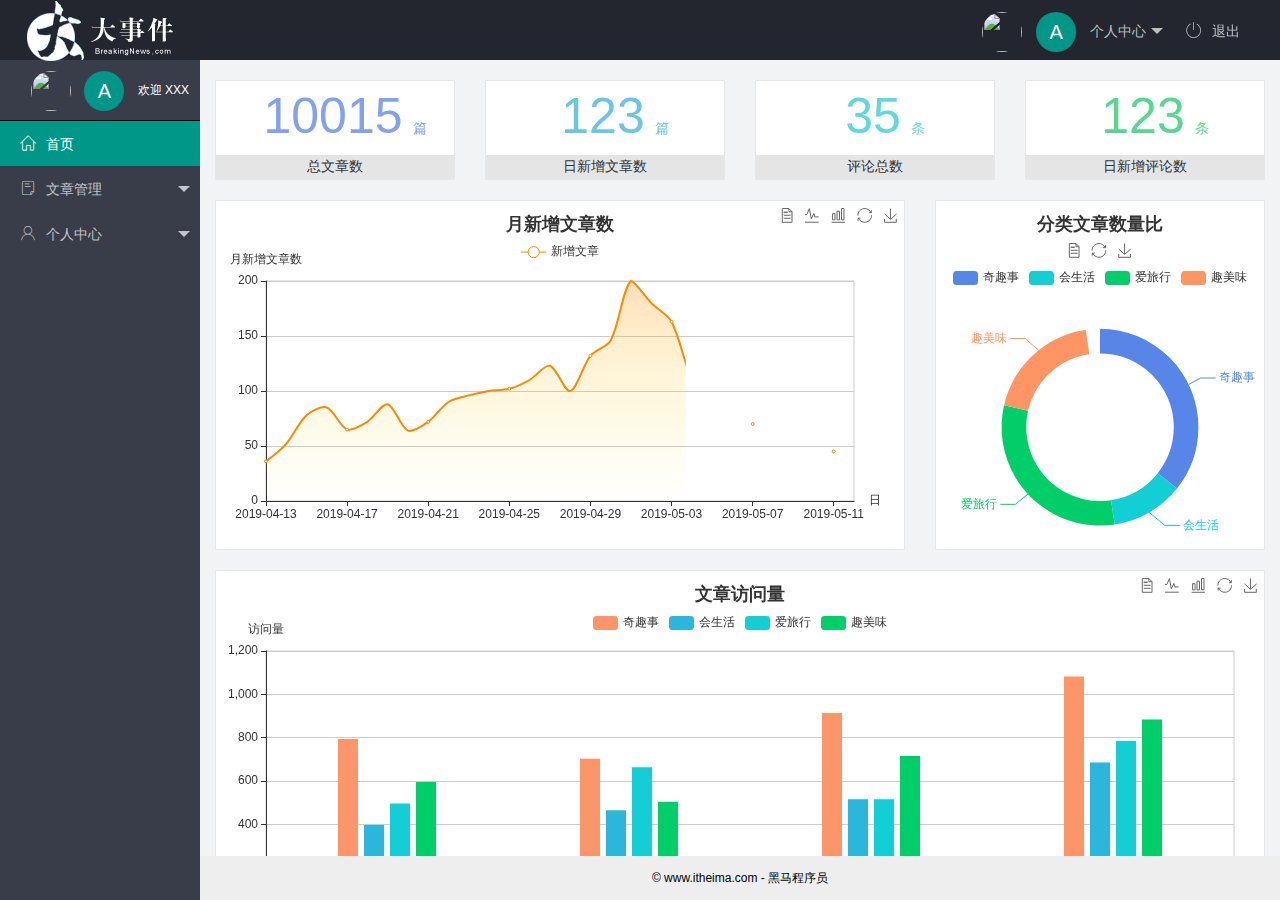
==== commit 86ac05f2: "完成了首页功能" ====
--- a/index.html
+++ b/index.html
@@ -33,7 +33,7 @@
                         <dd><a href="">重置密码</a></dd>
                     </dl>
                 </li>
-                <li class="layui-nav-item"><a href=""><span class="iconfont icon-tuichu"></span>退出</a></li>
+                <li id="btnLogout" class="layui-nav-item"><a href="javascript:;"><span class="iconfont icon-tuichu"></span>退出</a></li>
             </ul>
         </div>
 
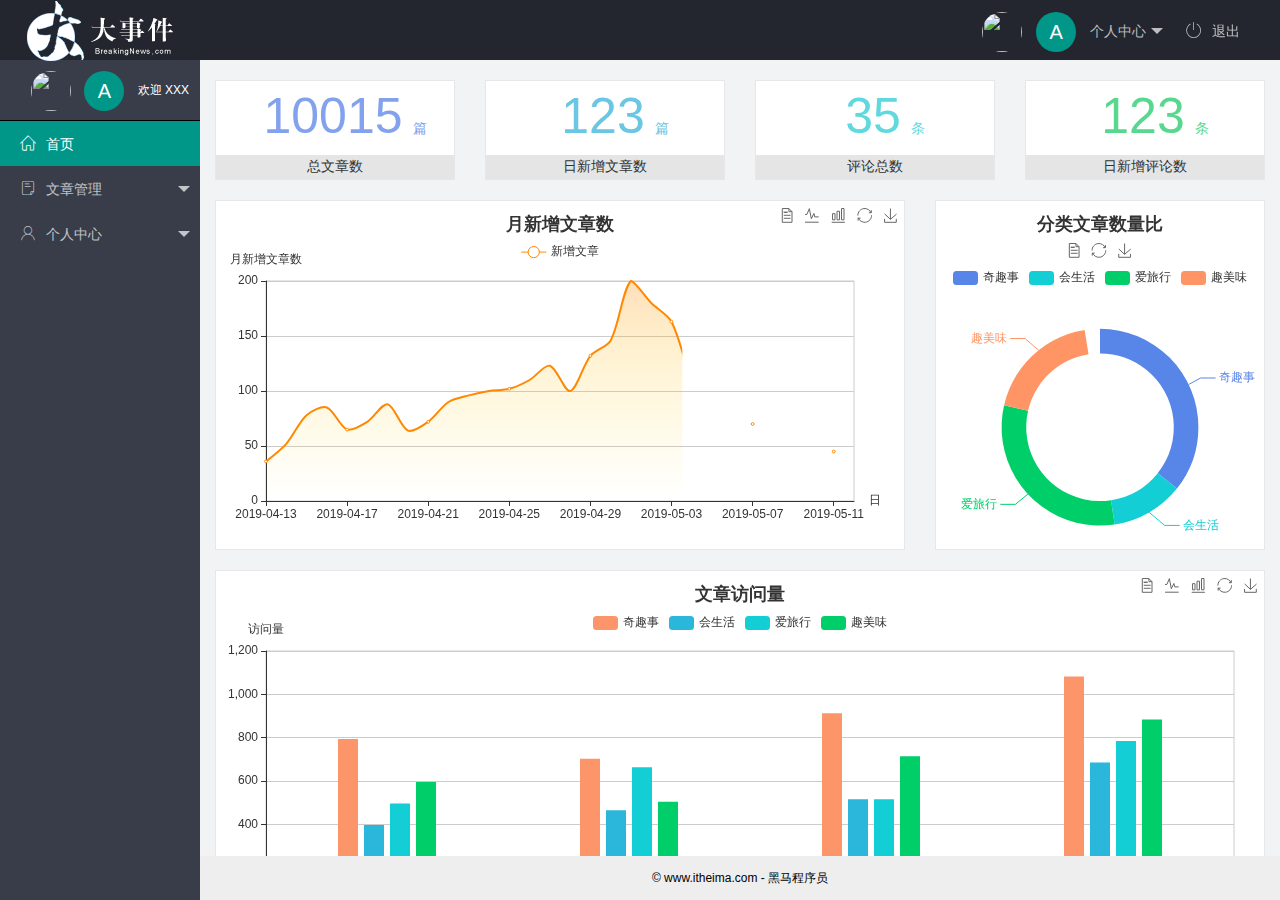
==== commit e757f89f: "submit user" ====
--- a/index.html
+++ b/index.html
@@ -33,7 +33,8 @@
                         <dd><a href="">重置密码</a></dd>
                     </dl>
                 </li>
-                <li id="btnLogout" class="layui-nav-item"><a href="javascript:;"><span class="iconfont icon-tuichu"></span>退出</a></li>
+                <li id="btnLogout" class="layui-nav-item"><a href="javascript:;"><span
+                            class="iconfont icon-tuichu"></span>退出</a></li>
             </ul>
         </div>
 
@@ -42,7 +43,7 @@
                 <div class="userinfo">
                     <img src="http://t.cn/RCzsdCq" class="layui-nav-img">
                     <span class="text-avatar">A</span>
-                    <span id="wellcome">欢迎  XXX</span>
+                    <span id="wellcome">欢迎 XXX</span>
                 </div>
                 <!-- 左侧导航区域（可配合layui已有的垂直导航） -->
                 <ul class="layui-nav layui-nav-tree" lay-shrink="all">
@@ -59,9 +60,11 @@
                     <li class="layui-nav-item">
                         <a href="javascript:;"><span class="iconfont icon-user"></span>个人中心</a>
                         <dl class="layui-nav-child">
-                            <dd><a href="javascript:;"><i class="layui-icon layui-icon-app"></i> 基本资料</a></dd>
-                            <dd><a href="javascript:;"><i class="layui-icon layui-icon-app"></i> 更换头像</a></dd>
-                            <dd><a href="javascript:;"><i class="layui-icon layui-icon-app"></i> 重置密码</a></dd>
+                            <dd><a href="/user/user_info.html" target="fm"><i class="layui-icon layui-icon-app"></i>
+                                    基本资料</a></dd>
+                            <dd><a href="/user/user_avatar.html" target="fm"><i class="layui-icon layui-icon-app"></i> 更换头像</a></dd>
+                            <dd><a href="/user/user_pwd.html" target="fm"><i class="layui-icon layui-icon-app"></i>
+                                    重置密码</a></dd>
                         </dl>
                     </li>
                 </ul>
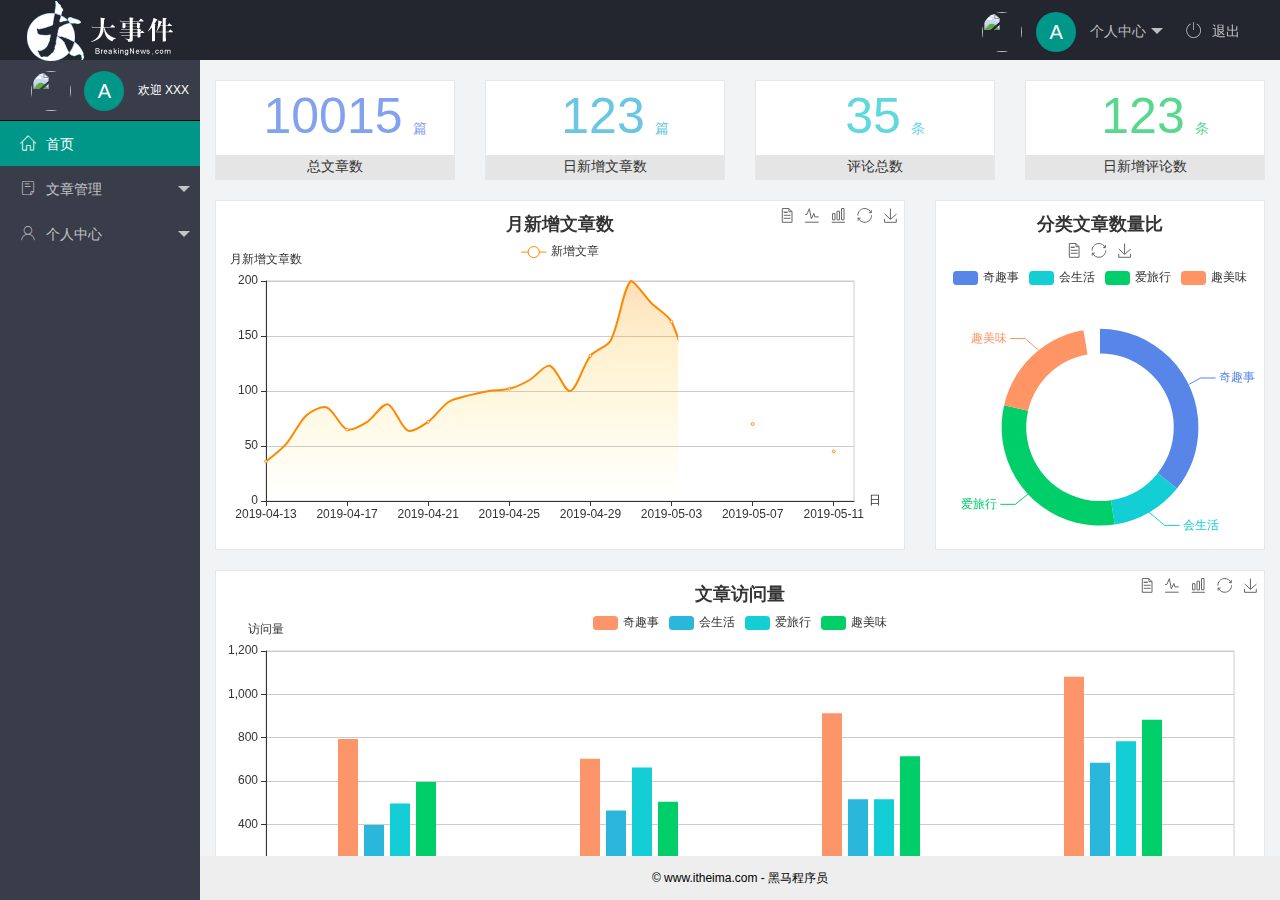
==== commit f3e57aa3: "submit article" ====
--- a/index.html
+++ b/index.html
@@ -52,8 +52,8 @@
                     <li class="layui-nav-item">
                         <a class="" href="javascript:;"><span class="iconfont icon-16"></span>文章管理</a>
                         <dl class="layui-nav-child">
-                            <dd><a href="javascript:;"><i class="layui-icon layui-icon-app"></i> 文章类别</a></dd>
-                            <dd><a href="javascript:;"><i class="layui-icon layui-icon-app"></i> 文章列表</a></dd>
+                            <dd><a href="/article/art_cate.html" target="fm"><i class="layui-icon layui-icon-app"></i> 文章类别</a></dd>
+                            <dd><a href="/article/art_list.html" target="fm"><i class="layui-icon layui-icon-app"></i> 文章列表</a></dd>
                             <dd><a href="javascript:;"><i class="layui-icon layui-icon-app"></i> 文章发表</a></dd>
                         </dl>
                     </li>
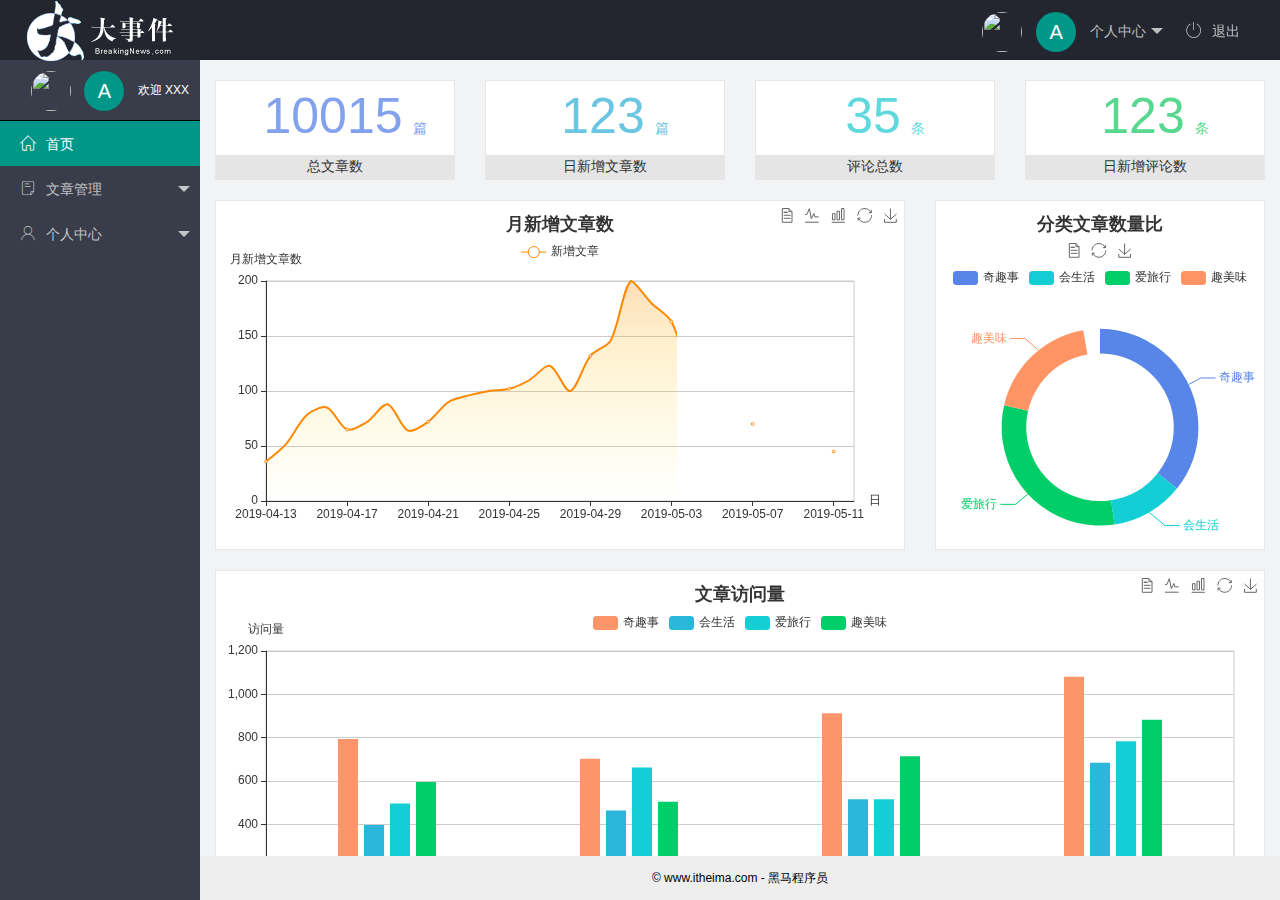
==== commit 9aef83f2: "文章管理功能完成" ====
--- a/index.html
+++ b/index.html
@@ -54,7 +54,7 @@
                         <dl class="layui-nav-child">
                             <dd><a href="/article/art_cate.html" target="fm"><i class="layui-icon layui-icon-app"></i> 文章类别</a></dd>
                             <dd><a href="/article/art_list.html" target="fm"><i class="layui-icon layui-icon-app"></i> 文章列表</a></dd>
-                            <dd><a href="javascript:;"><i class="layui-icon layui-icon-app"></i> 文章发表</a></dd>
+                            <dd><a href="/article/art_pub.html" target="fm"><i class="layui-icon layui-icon-app"></i> 文章发表</a></dd>
                         </dl>
                     </li>
                     <li class="layui-nav-item">
